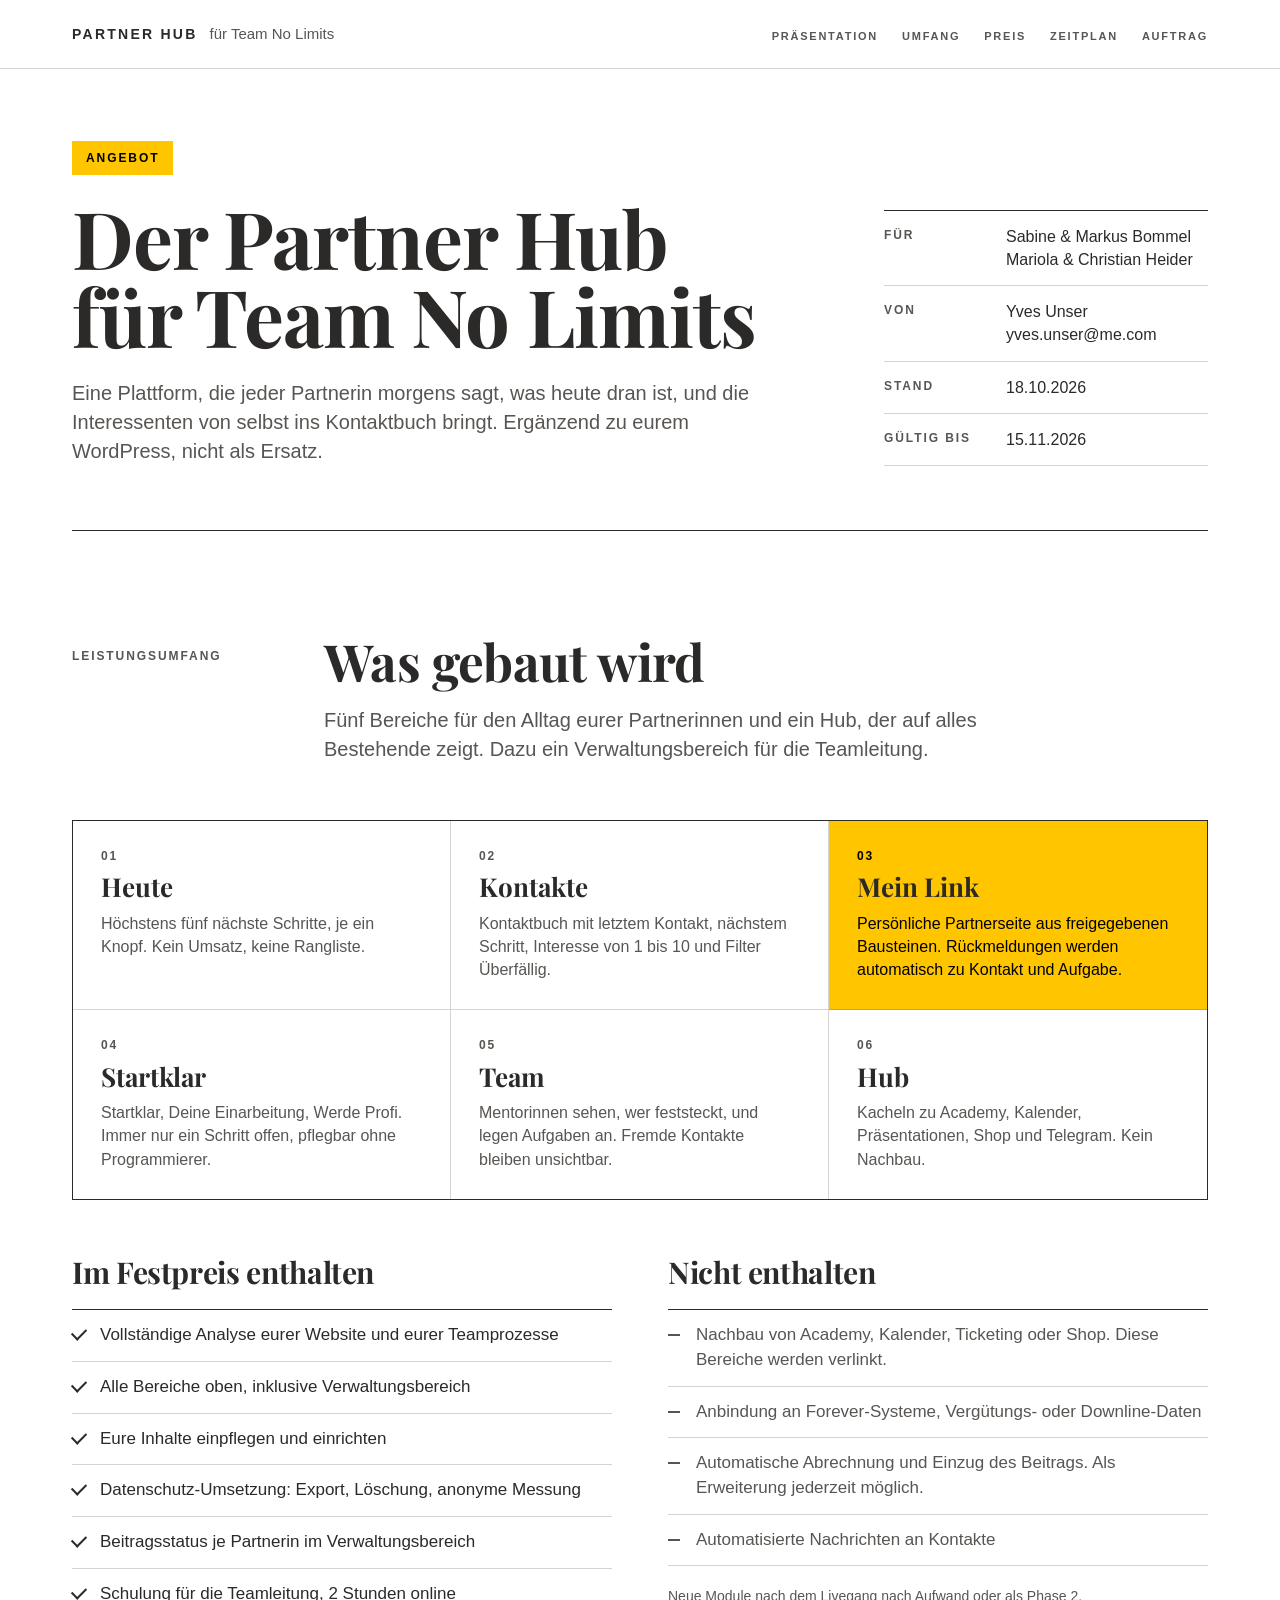
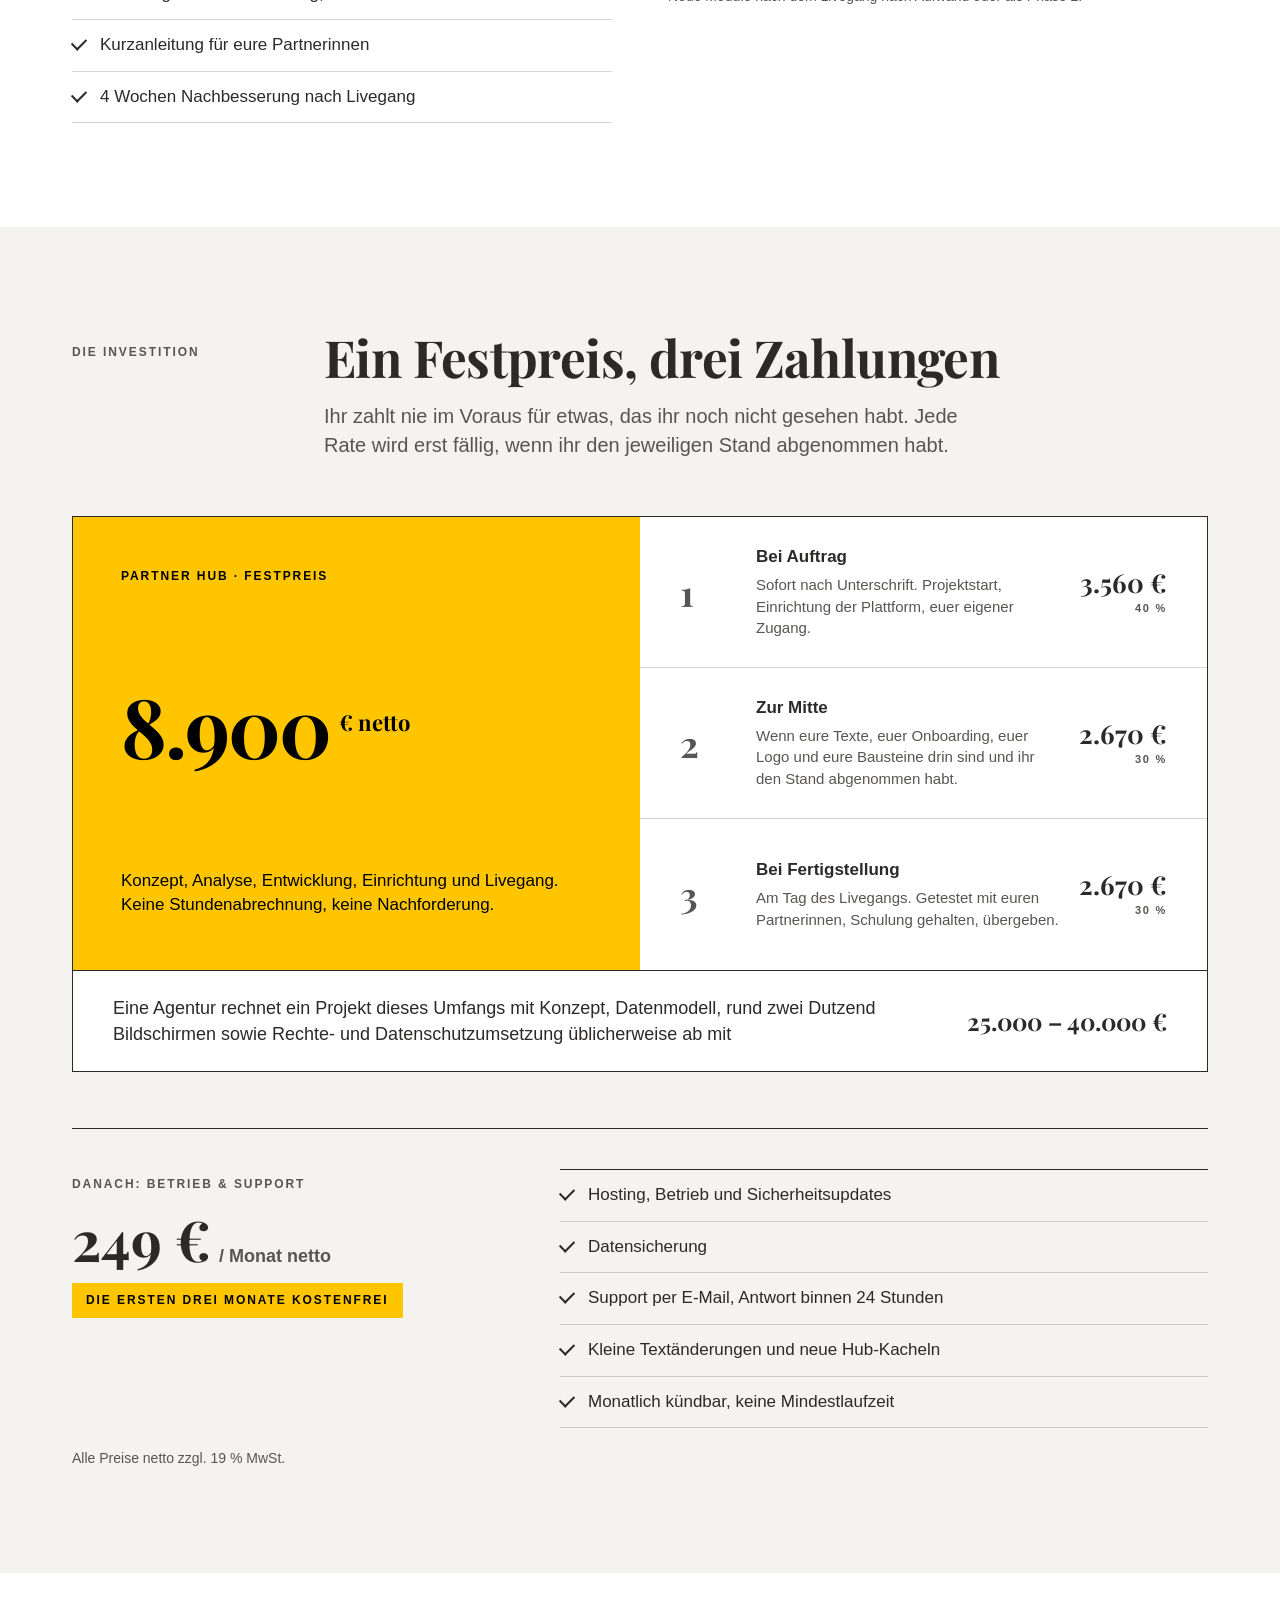
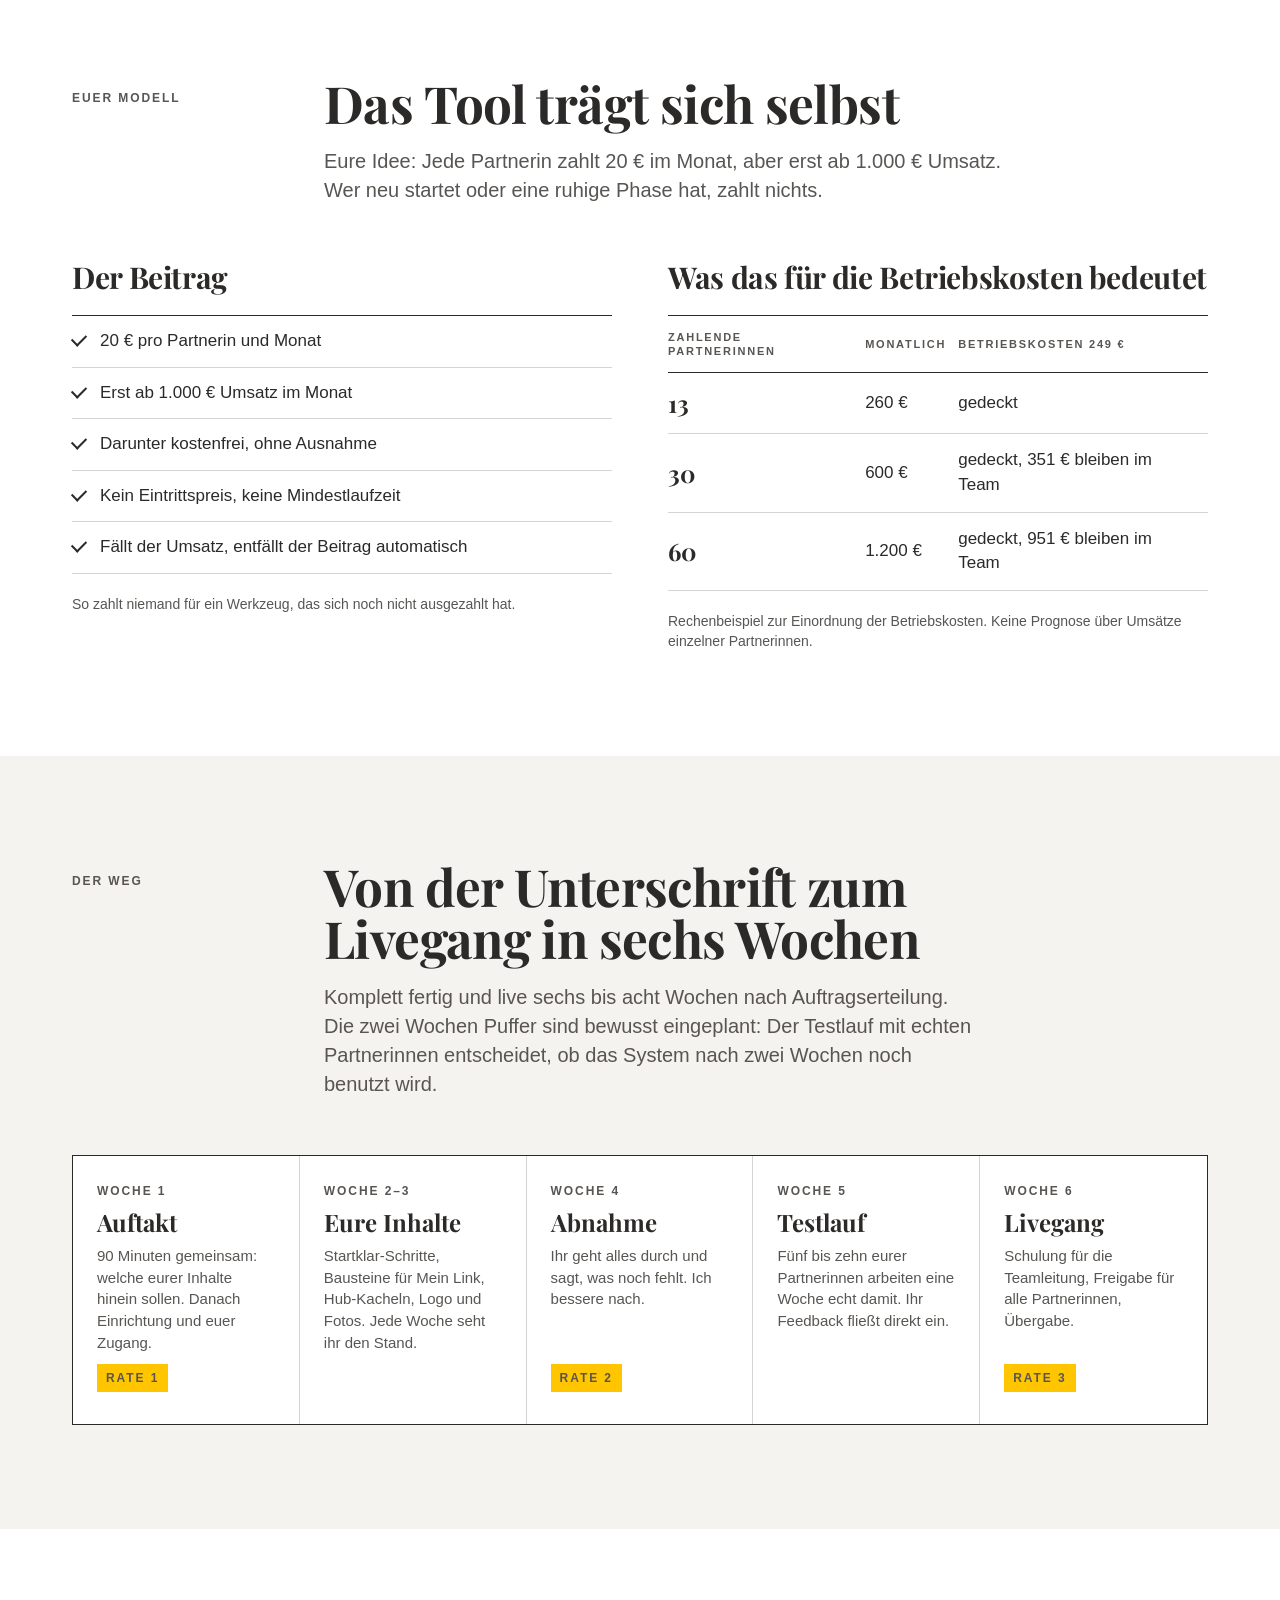
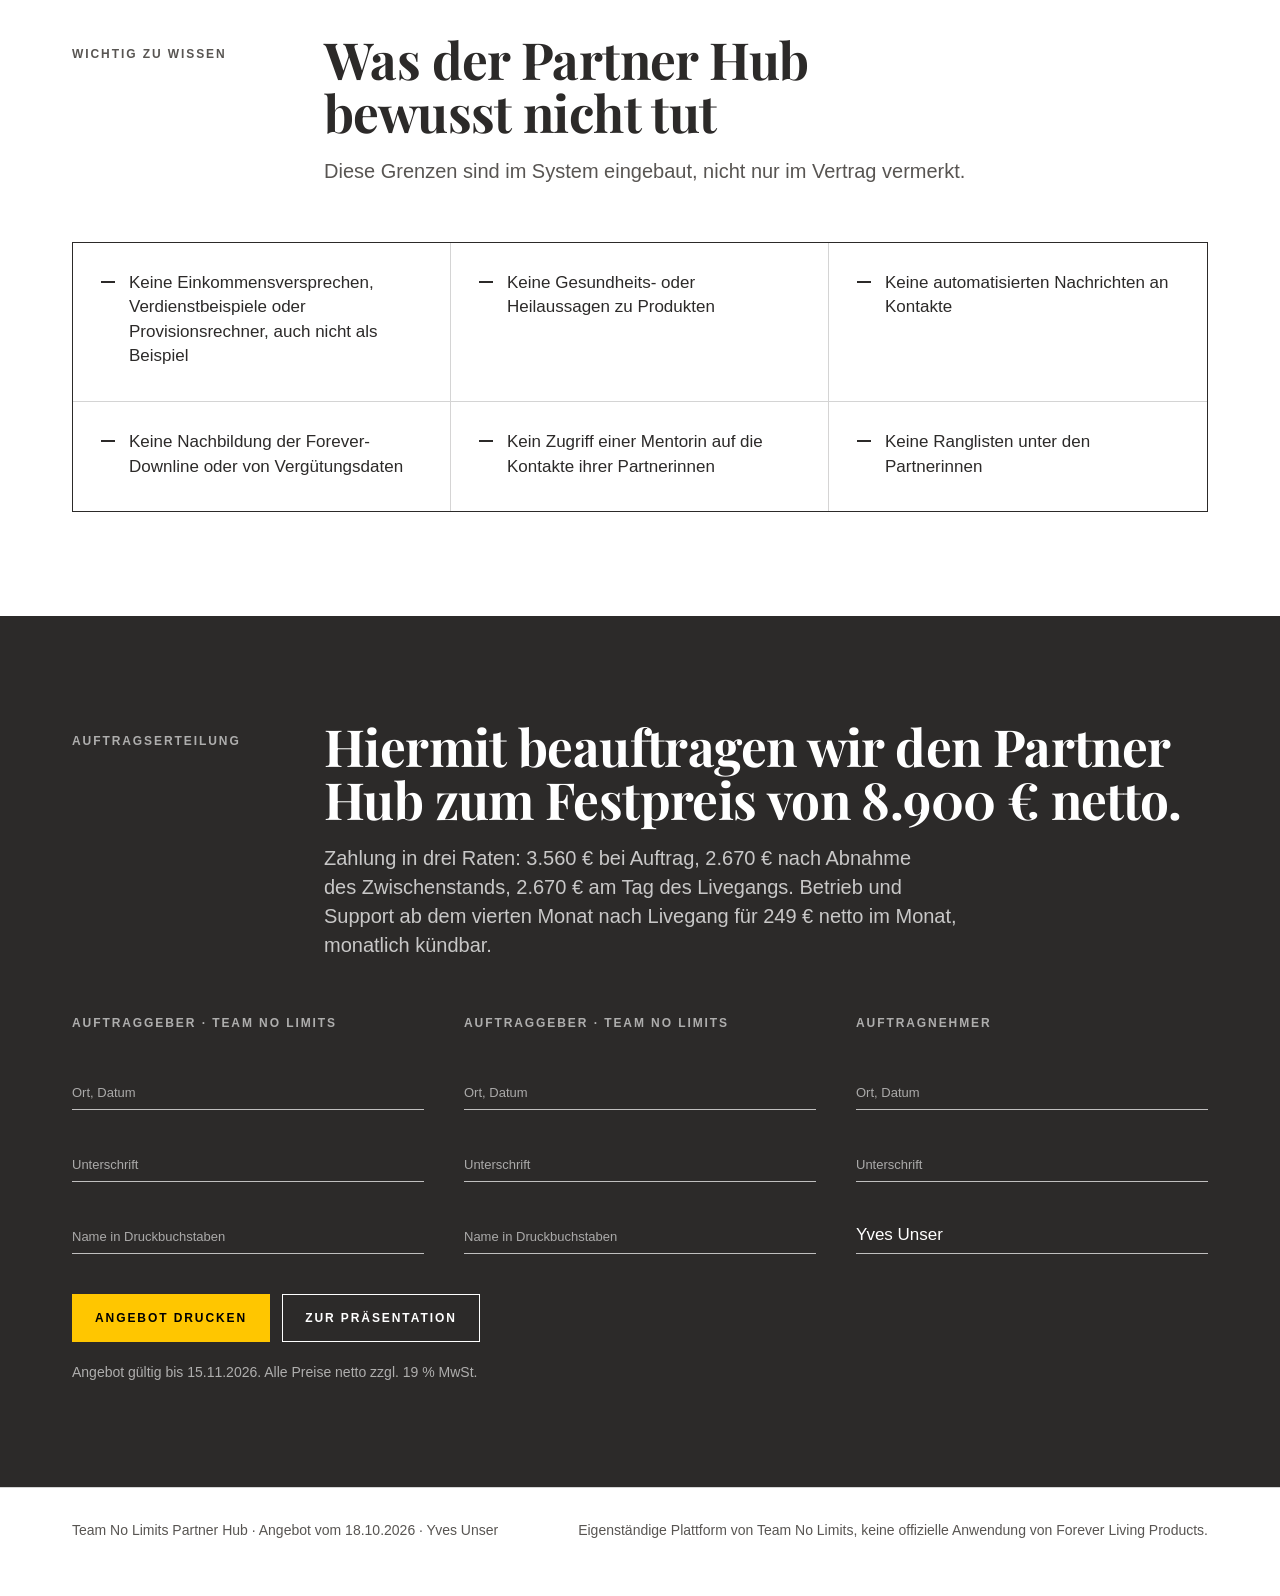
==== pitch/angebot.html @ dfa945b5 "Pitch-Seite und Angebot fuer den Termin mit Team No Limits Neue Praesentation unter /pitch/ mit Slid" ====
<!doctype html>
<html lang="de">
<head>
<meta charset="utf-8">
<meta name="viewport" content="width=device-width, initial-scale=1">
<meta name="robots" content="noindex, nofollow, noarchive, nosnippet">
<title>Angebot Partner Hub</title>
<meta name="description" content="Angebot Partner Hub für Team No Limits: Festpreis, Leistungsumfang, Betrieb, Zeitplan und Auftragserteilung.">
<link rel="preconnect" href="https://fonts.googleapis.com">
<link rel="preconnect" href="https://fonts.gstatic.com" crossorigin>
<link href="https://fonts.googleapis.com/css2?family=Playfair+Display:wght@700&family=Roboto:wght@400;500&display=swap" rel="stylesheet">
<link rel="stylesheet" href="assets/pitch.css">
</head>
<body class="offer">

<header class="nav">
  <div class="wrap">
    <a class="brand" href="index.html"><b>PARTNER HUB</b><span>für Team No Limits</span></a>
    <ul>
      <li><a href="index.html">Präsentation</a></li>
      <li><a href="#umfang">Umfang</a></li>
      <li><a href="#preis">Preis</a></li>
      <li><a href="#zeitplan">Zeitplan</a></li>
      <li><a href="#auftrag">Auftrag</a></li>
    </ul>
  </div>
</header>

<main>

<div class="wrap" id="start">
  <div class="offerhead">
    <div>
      <span class="plate label">Angebot</span>
      <h1>Der Partner Hub für Team No Limits</h1>
      <p class="lede">Eine Plattform, die jeder Partnerin morgens sagt, was heute dran ist, und die Interessenten von selbst ins Kontaktbuch bringt. Ergänzend zu eurem WordPress, nicht als Ersatz.</p>
    </div>
    <dl class="meta">
      <div><dt class="label">Für</dt><dd>Sabine &amp; Markus Bommel<br>Mariola &amp; Christian Heider</dd></div>
      <div><dt class="label">Von</dt><dd>Yves Unser<br>yves.unser@me.com</dd></div>
      <div><dt class="label">Stand</dt><dd>18.10.2026</dd></div>
      <div><dt class="label">Gültig bis</dt><dd>15.11.2026</dd></div>
    </dl>
  </div>
</div>

<!-- Umfang -->
<section id="umfang">
  <div class="wrap">
    <div class="sechead">
      <span class="label">Leistungsumfang</span>
      <div>
        <h2>Was gebaut wird</h2>
        <p class="lede">Fünf Bereiche für den Alltag eurer Partnerinnen und ein Hub, der auf alles Bestehende zeigt. Dazu ein Verwaltungsbereich für die Teamleitung.</p>
      </div>
    </div>
    <div class="modules">
      <div><span class="k label">01</span><b>Heute</b><p>Höchstens fünf nächste Schritte, je ein Knopf. Kein Umsatz, keine Rangliste.</p></div>
      <div><span class="k label">02</span><b>Kontakte</b><p>Kontaktbuch mit letztem Kontakt, nächstem Schritt, Interesse von 1 bis 10 und Filter Überfällig.</p></div>
      <div class="core"><span class="k label">03</span><b>Mein Link</b><p>Persönliche Partnerseite aus freigegebenen Bausteinen. Rückmeldungen werden automatisch zu Kontakt und Aufgabe.</p></div>
      <div><span class="k label">04</span><b>Startklar</b><p>Startklar, Deine Einarbeitung, Werde Profi. Immer nur ein Schritt offen, pflegbar ohne Programmierer.</p></div>
      <div><span class="k label">05</span><b>Team</b><p>Mentorinnen sehen, wer feststeckt, und legen Aufgaben an. Fremde Kontakte bleiben unsichtbar.</p></div>
      <div><span class="k label">06</span><b>Hub</b><p>Kacheln zu Academy, Kalender, Präsentationen, Shop und Telegram. Kein Nachbau.</p></div>
    </div>

    <div class="twocol">
      <div>
        <h3>Im Festpreis enthalten</h3>
        <ul class="checks">
          <li>Vollständige Analyse eurer Website und eurer Teamprozesse</li>
          <li>Alle Bereiche oben, inklusive Verwaltungsbereich</li>
          <li>Eure Inhalte einpflegen und einrichten</li>
          <li>Datenschutz-Umsetzung: Export, Löschung, anonyme Messung</li>
          <li>Beitragsstatus je Partnerin im Verwaltungsbereich</li>
          <li>Schulung für die Teamleitung, 2 Stunden online</li>
          <li>Kurzanleitung für eure Partnerinnen</li>
          <li>4 Wochen Nachbesserung nach Livegang</li>
        </ul>
      </div>
      <div>
        <h3>Nicht enthalten</h3>
        <ul class="checks no">
          <li>Nachbau von Academy, Kalender, Ticketing oder Shop. Diese Bereiche werden verlinkt.</li>
          <li>Anbindung an Forever-Systeme, Vergütungs- oder Downline-Daten</li>
          <li>Automatische Abrechnung und Einzug des Beitrags. Als Erweiterung jederzeit möglich.</li>
          <li>Automatisierte Nachrichten an Kontakte</li>
        </ul>
        <p class="fine">Neue Module nach dem Livegang nach Aufwand oder als Phase 2.</p>
      </div>
    </div>
  </div>
</section>

<!-- Preis -->
<section class="soft" id="preis">
  <div class="wrap">
    <div class="sechead">
      <span class="label">Die Investition</span>
      <div>
        <h2>Ein Festpreis, drei Zahlungen</h2>
        <p class="lede">Ihr zahlt nie im Voraus für etwas, das ihr noch nicht gesehen habt. Jede Rate wird erst fällig, wenn ihr den jeweiligen Stand abgenommen habt.</p>
      </div>
    </div>
    <div class="price" style="background:var(--paper)">
      <div class="big">
        <span class="label">Partner Hub · Festpreis</span>
        <div class="amount">8.900<small>€ netto</small></div>
        <p>Konzept, Analyse, Entwicklung, Einrichtung und Livegang. Keine Stundenabrechnung, keine Nachforderung.</p>
      </div>
      <div class="rates">
        <div class="rate"><span class="k">1</span><div class="w">Bei Auftrag<span>Sofort nach Unterschrift. Projektstart, Einrichtung der Plattform, euer eigener Zugang.</span></div><div class="v">3.560 €<small>40 %</small></div></div>
        <div class="rate"><span class="k">2</span><div class="w">Zur Mitte<span>Wenn eure Texte, euer Onboarding, euer Logo und eure Bausteine drin sind und ihr den Stand abgenommen habt.</span></div><div class="v">2.670 €<small>30 %</small></div></div>
        <div class="rate"><span class="k">3</span><div class="w">Bei Fertigstellung<span>Am Tag des Livegangs. Getestet mit euren Partnerinnen, Schulung gehalten, übergeben.</span></div><div class="v">2.670 €<small>30 %</small></div></div>
      </div>
    </div>
    <div class="compare" style="background:var(--paper)"><span>Eine Agentur rechnet ein Projekt dieses Umfangs mit Konzept, Datenmodell, rund zwei Dutzend Bildschirmen sowie Rechte- und Datenschutzumsetzung üblicherweise ab mit</span><b>25.000 – 40.000 €</b></div>

    <div class="run">
      <div>
        <span class="label muted">Danach: Betrieb &amp; Support</span>
        <div class="runprice">249 €<small>/ Monat netto</small></div>
        <p class="plate label" style="margin-top:16px">Die ersten drei Monate kostenfrei</p>
      </div>
      <ul class="checks">
        <li>Hosting, Betrieb und Sicherheitsupdates</li>
        <li>Datensicherung</li>
        <li>Support per E-Mail, Antwort binnen 24 Stunden</li>
        <li>Kleine Textänderungen und neue Hub-Kacheln</li>
        <li>Monatlich kündbar, keine Mindestlaufzeit</li>
      </ul>
    </div>
    <p class="fine">Alle Preise netto zzgl. 19 % MwSt.</p>
  </div>
</section>

<!-- Beitragsmodell -->
<section id="modell">
  <div class="wrap">
    <div class="sechead">
      <span class="label">Euer Modell</span>
      <div>
        <h2>Das Tool trägt sich selbst</h2>
        <p class="lede">Eure Idee: Jede Partnerin zahlt 20 € im Monat, aber erst ab 1.000 € Umsatz. Wer neu startet oder eine ruhige Phase hat, zahlt nichts.</p>
      </div>
    </div>
    <div class="twocol">
      <div>
        <h3>Der Beitrag</h3>
        <ul class="checks">
          <li>20 € pro Partnerin und Monat</li>
          <li>Erst ab 1.000 € Umsatz im Monat</li>
          <li>Darunter kostenfrei, ohne Ausnahme</li>
          <li>Kein Eintrittspreis, keine Mindestlaufzeit</li>
          <li>Fällt der Umsatz, entfällt der Beitrag automatisch</li>
        </ul>
        <p class="fine">So zahlt niemand für ein Werkzeug, das sich noch nicht ausgezahlt hat.</p>
      </div>
      <div>
        <h3>Was das für die Betriebskosten bedeutet</h3>
        <table class="tbl">
          <thead><tr><th>Zahlende Partnerinnen</th><th>Monatlich</th><th>Betriebskosten 249 €</th></tr></thead>
          <tbody>
            <tr><td>13</td><td>260 €</td><td>gedeckt</td></tr>
            <tr><td>30</td><td>600 €</td><td>gedeckt, 351 € bleiben im Team</td></tr>
            <tr><td>60</td><td>1.200 €</td><td>gedeckt, 951 € bleiben im Team</td></tr>
          </tbody>
        </table>
        <p class="fine">Rechenbeispiel zur Einordnung der Betriebskosten. Keine Prognose über Umsätze einzelner Partnerinnen.</p>
      </div>
    </div>
  </div>
</section>

<!-- Zeitplan -->
<section class="soft" id="zeitplan">
  <div class="wrap">
    <div class="sechead">
      <span class="label">Der Weg</span>
      <div>
        <h2>Von der Unterschrift zum Livegang in sechs Wochen</h2>
        <p class="lede">Komplett fertig und live sechs bis acht Wochen nach Auftragserteilung. Die zwei Wochen Puffer sind bewusst eingeplant: Der Testlauf mit echten Partnerinnen entscheidet, ob das System nach zwei Wochen noch benutzt wird.</p>
      </div>
    </div>
    <ol class="timeline" style="background:var(--paper)">
      <li><span class="label">Woche 1</span><b>Auftakt</b><p>90 Minuten gemeinsam: welche eurer Inhalte hinein sollen. Danach Einrichtung und euer Zugang.</p><em class="label">Rate 1</em></li>
      <li><span class="label">Woche 2–3</span><b>Eure Inhalte</b><p>Startklar-Schritte, Bausteine für Mein Link, Hub-Kacheln, Logo und Fotos. Jede Woche seht ihr den Stand.</p></li>
      <li><span class="label">Woche 4</span><b>Abnahme</b><p>Ihr geht alles durch und sagt, was noch fehlt. Ich bessere nach.</p><em class="label">Rate 2</em></li>
      <li><span class="label">Woche 5</span><b>Testlauf</b><p>Fünf bis zehn eurer Partnerinnen arbeiten eine Woche echt damit. Ihr Feedback fließt direkt ein.</p></li>
      <li><span class="label">Woche 6</span><b>Livegang</b><p>Schulung für die Teamleitung, Freigabe für alle Partnerinnen, Übergabe.</p><em class="label">Rate 3</em></li>
    </ol>
  </div>
</section>

<!-- Grenzen -->
<section id="grenzen">
  <div class="wrap">
    <div class="sechead">
      <span class="label">Wichtig zu wissen</span>
      <div>
        <h2>Was der Partner Hub bewusst nicht tut</h2>
        <p class="lede">Diese Grenzen sind im System eingebaut, nicht nur im Vertrag vermerkt.</p>
      </div>
    </div>
    <div class="limits">
      <div>Keine Einkommensversprechen, Verdienstbeispiele oder Provisionsrechner, auch nicht als Beispiel</div>
      <div>Keine Gesundheits- oder Heilaussagen zu Produkten</div>
      <div>Keine automatisierten Nachrichten an Kontakte</div>
      <div>Keine Nachbildung der Forever-Downline oder von Vergütungsdaten</div>
      <div>Kein Zugriff einer Mentorin auf die Kontakte ihrer Partnerinnen</div>
      <div>Keine Ranglisten unter den Partnerinnen</div>
    </div>
  </div>
</section>

<!-- Auftrag -->
<section class="dark" id="auftrag">
  <div class="wrap">
    <div class="sechead">
      <span class="label">Auftragserteilung</span>
      <div>
        <h2>Hiermit beauftragen wir den Partner Hub zum Festpreis von 8.900 € netto.</h2>
        <p class="lede">Zahlung in drei Raten: 3.560 € bei Auftrag, 2.670 € nach Abnahme des Zwischenstands, 2.670 € am Tag des Livegangs. Betrieb und Support ab dem vierten Monat nach Livegang für 249 € netto im Monat, monatlich kündbar.</p>
      </div>
    </div>
    <div class="sign">
      <div>
        <span class="label">Auftraggeber · Team No Limits</span>
        <div class="field"><span>Ort, Datum</span></div>
        <div class="field"><span>Unterschrift</span></div>
        <div class="field"><span>Name in Druckbuchstaben</span></div>
      </div>
      <div>
        <span class="label">Auftraggeber · Team No Limits</span>
        <div class="field"><span>Ort, Datum</span></div>
        <div class="field"><span>Unterschrift</span></div>
        <div class="field"><span>Name in Druckbuchstaben</span></div>
      </div>
      <div>
        <span class="label">Auftragnehmer</span>
        <div class="field"><span>Ort, Datum</span></div>
        <div class="field"><span>Unterschrift</span></div>
        <div class="field filled"><span>Yves Unser</span></div>
      </div>
    </div>
    <div class="btnrow noprint" style="margin-top:40px">
      <button class="btn yellow" type="button" onclick="window.print()">Angebot drucken</button>
      <a class="btn ghost" href="index.html">Zur Präsentation</a>
    </div>
    <p class="fine" style="color:rgba(255,255,255,.62)">Angebot gültig bis 15.11.2026. Alle Preise netto zzgl. 19 % MwSt.</p>
  </div>
</section>

</main>

<footer class="site">
  <div class="wrap">
    <span>Team No Limits Partner Hub · Angebot vom 18.10.2026 · Yves Unser</span>
    <span>Eigenständige Plattform von Team No Limits, keine offizielle Anwendung von Forever Living Products.</span>
  </div>
</footer>

<script src="assets/pitch.js" defer></script>
</body>
</html>
---- pitch/assets/pitch.css ----
/* Partner Hub Pitch — Forever-CD als Rahmen, Team-No-Limits-CD im Produkt.
   Gelb nur als Fläche, nie als Textfarbe. Radius 0 ausserhalb der Telefone. */
:root{
  --paper:#FFFFFF; --ink:#2C2A29; --grey:#585552; --yellow:#FFC600; --black:#000000;
  --soft:#F4F3F0; --line:rgba(44,42,41,.2); --line-strong:#2C2A29;
  --sans:"Helvetica Neue",Helvetica,Arial,sans-serif;
  --serif:"Playfair Display",Georgia,serif;
  /* Produkt: Team No Limits, aus dem Lovable-Prototyp */
  --p-gold:#F2BA00; --p-gold-deep:#8A7300; --p-ink:#212327; --p-soft:#5C6066;
  --p-sand:#F7F2EC; --p-border:#E3E5EB; --p-warn:#D98324; --p-ok:#74AA50; --p-slate:#44596B;
}
*{box-sizing:border-box}
html{scroll-behavior:smooth;-webkit-text-size-adjust:100%}
html,body{margin:0;background:var(--paper);color:var(--ink);font-family:var(--sans);font-size:18px;line-height:1.45;-webkit-font-smoothing:antialiased}
img{max-width:100%;display:block}
a{color:inherit}
p{margin:0}
.wrap{max-width:1200px;margin:0 auto;padding:0 32px}
.label{font:700 12px/1.2 var(--sans);letter-spacing:.16em;text-transform:uppercase}
.muted{color:var(--grey)}
.plate{display:inline-block;background:var(--yellow);color:var(--black);padding:10px 14px}
h1,h2,h3{font-family:var(--serif);font-weight:700;margin:0;letter-spacing:-.012em;text-wrap:balance}
h1{font-size:clamp(44px,6.2vw,86px);line-height:.98}
h2{font-size:clamp(34px,4vw,56px);line-height:1.03}
h3{font-size:clamp(24px,2.4vw,30px);line-height:1.12}
.lede{font-size:20px;color:var(--grey);max-width:34em;text-wrap:pretty}
.dark .lede{color:rgba(255,255,255,.74)}

/* Navigation */
.nav{position:sticky;top:0;z-index:20;background:rgba(255,255,255,.94);backdrop-filter:blur(8px);border-bottom:1px solid var(--line)}
.nav .wrap{display:flex;justify-content:space-between;align-items:center;height:68px;gap:16px}
.brand{display:flex;align-items:baseline;gap:12px;text-decoration:none}
.brand b{font:700 14px var(--sans);letter-spacing:.16em}
.brand span{color:var(--grey);font-size:15px}
.nav ul{display:flex;gap:24px;list-style:none;margin:0;padding:0}
.nav ul a{font:700 11px var(--sans);letter-spacing:.16em;text-transform:uppercase;text-decoration:none;color:var(--grey);padding:8px 0;border-bottom:2px solid transparent}
.nav ul a:hover,.nav ul a[aria-current="page"]{color:var(--ink);border-bottom-color:var(--yellow)}

/* Buttons */
.btnrow{display:flex;gap:12px;flex-wrap:wrap}
.btn{display:inline-flex;align-items:center;gap:10px;min-height:48px;padding:16px 22px;font:700 12px/1 var(--sans);letter-spacing:.16em;text-transform:uppercase;text-decoration:none;color:var(--paper);background:var(--ink);border:1px solid var(--ink);transition:background .15s,color .15s}
.btn:hover{background:var(--black)}
.btn.ghost{background:transparent;color:var(--ink)}
.btn.ghost:hover{background:var(--ink);color:var(--paper)}
.btn.yellow{background:var(--yellow);border-color:var(--yellow);color:var(--black)}
.dark .btn.ghost{color:var(--paper);border-color:var(--paper)}
:focus-visible{outline:3px solid var(--ink);outline-offset:3px}
.dark :focus-visible{outline-color:var(--yellow)}

/* Sektionen */
section{padding:104px 0;scroll-margin-top:68px}
.dark{background:var(--ink);color:var(--paper)}
.dark .label{color:rgba(255,255,255,.62)}
.soft{background:var(--soft)}
.sechead{display:grid;grid-template-columns:220px 1fr;gap:32px;align-items:start;margin-bottom:56px}
.sechead>.label{padding-top:14px;color:var(--grey)}
.dark .sechead>.label{color:rgba(255,255,255,.62)}
.sechead .lede{margin-top:18px}

/* Hero */
.hero{display:grid;grid-template-columns:1.1fr .9fr;gap:48px;padding-top:64px}
.hero .copy{padding:32px 0 80px;display:flex;flex-direction:column;gap:28px;justify-content:center}
.hero .to{font-size:15px;color:var(--grey);border-top:1px solid var(--line);padding-top:20px;display:grid;gap:4px}
.hero .to b{color:var(--ink);font-weight:700}
.stage3d{position:relative;background:var(--yellow);min-height:660px;overflow:hidden;perspective:1400px;display:flex;align-items:flex-end;justify-content:center}
.stage3d .corner{position:absolute;left:24px;top:24px;color:var(--black)}
.stage3d .pair{position:relative;width:520px;height:600px;transform-style:preserve-3d}
.stage3d .phone{position:absolute;bottom:-40px;transition:transform .2s linear}
.stage3d .phone.back{left:0;transform:translate3d(0,-20px,-160px) rotateY(24deg) rotateZ(-3deg)}
.stage3d .phone.front{right:10px;transform:translate3d(0,0,0) rotateY(-14deg) rotateZ(1.5deg);box-shadow:-40px 40px 80px rgba(0,0,0,.25)}

/* Kennzahlen */
.facts{display:grid;grid-template-columns:repeat(4,1fr);border-top:1px solid var(--line-strong);border-bottom:1px solid var(--line-strong)}
.facts div{padding:28px 24px;border-right:1px solid var(--line)}
.facts div:first-child{padding-left:0}
.facts div:last-child{border-right:0}
.facts .n{font:700 48px/1 var(--serif);display:block;margin-bottom:12px}
.facts .t{font-size:15px;color:var(--grey);display:block}

/* Fund */
.finding{display:grid;grid-template-columns:1fr 1fr;border:1px solid var(--line-strong)}
.finding>div{padding:48px}
.finding .q{background:var(--yellow);color:var(--black);display:flex;flex-direction:column;justify-content:space-between;gap:32px}
.finding .q blockquote{margin:0;font:700 clamp(28px,3vw,40px)/1.12 var(--serif)}
.finding ol{margin:24px 0 0;padding:0;list-style:none;counter-reset:f;display:grid;gap:14px}
.finding ol li{counter-increment:f;display:grid;grid-template-columns:36px 1fr;font-size:17px}
.finding ol li::before{content:counter(f,decimal-leading-zero);font:700 12px/1.9 var(--sans);letter-spacing:.12em;color:var(--grey)}
.finding ol li.gap{font-weight:700}

/* Ergänzen statt ersetzen */
.split{display:grid;grid-template-columns:1fr 1fr;border:1px solid var(--line-strong)}
.split>div{padding:40px 48px}
.split>div+div{border-left:1px solid var(--line-strong)}
.split .new{background:var(--soft)}
.split h3{margin:14px 0 24px}
.split ul{margin:0;padding:0;list-style:none}
.split li{padding:14px 0;border-top:1px solid var(--line);display:flex;gap:14px;align-items:baseline;font-size:17px}
.split li::before{content:"";flex:none;width:8px;height:8px;background:var(--grey);transform:translateY(-2px)}
.split .new li::before{background:var(--yellow);outline:1px solid var(--ink)}
.split .foot{margin-top:20px;font-size:15px;color:var(--grey)}

/* Übersicht der Bereiche */
.areas{display:grid;grid-template-columns:repeat(5,1fr);border:1px solid var(--line-strong)}
.areas a{display:flex;flex-direction:column;gap:14px;padding:28px 24px 32px;text-decoration:none;border-right:1px solid var(--line);transition:background .15s}
.areas a:last-child{border-right:0}
.areas a:hover{background:var(--soft)}
.areas .k{font:700 12px var(--sans);letter-spacing:.16em;color:var(--grey)}
.areas b{font:700 26px/1.1 var(--serif)}
.areas span:last-child{font-size:15px;color:var(--grey)}
.areas a.core{background:var(--yellow)}
.areas a.core .k,.areas a.core span:last-child{color:var(--black)}
.hubline{display:grid;grid-template-columns:auto 1fr auto;gap:24px;align-items:center;border:1px solid var(--line-strong);border-top:0;padding:22px 24px;text-decoration:none;transition:background .15s}
.hubline:hover{background:var(--soft)}
.hubline b{font:700 22px var(--serif)}
.hubline span{color:var(--grey);font-size:15px}

/* Screen-Karten */
.scard{display:grid;grid-template-columns:1fr 440px;border:1px solid var(--line-strong);background:var(--paper);break-inside:avoid;scroll-margin-top:96px}
.scard + .scard{margin-top:48px}
.scard .body{padding:48px;display:flex;flex-direction:column;gap:24px;border-right:1px solid var(--line-strong)}
.scard .num{display:flex;gap:16px;align-items:center}
.scard .num b{font:700 12px var(--sans);letter-spacing:.16em;background:var(--ink);color:var(--paper);padding:7px 9px}
.scard .num em{font-style:normal;font:700 12px var(--sans);letter-spacing:.16em;text-transform:uppercase;color:var(--grey)}
.scard .body>p{font-size:18px;max-width:36em}
.scard .say{border-top:1px solid var(--line);padding-top:22px;margin-top:auto}
.scard .say .label{color:var(--grey);margin-bottom:14px;display:block}
.scard .say ul{margin:0;padding:0;list-style:none;display:grid;gap:10px;font-size:17px}
.scard .say li{display:grid;grid-template-columns:28px 1fr}
.scard .say li::before{content:"—";color:var(--grey)}
.scard .stage{background:var(--soft);display:flex;align-items:center;justify-content:center;padding:48px 24px;perspective:1200px;overflow:hidden}
.scard .stage .phone{transform:rotateY(-7deg) rotateX(2deg);transition:transform .6s cubic-bezier(.2,.7,.2,1)}
.scard:hover .stage .phone{transform:rotateY(0) rotateX(0)}
.scard.core{outline:1px solid var(--line-strong)}
.scard.core .stage{background:var(--yellow)}
.scard.wide{grid-template-columns:1fr}
.scard.wide .body{border-right:0;border-bottom:1px solid var(--line-strong);display:grid;grid-template-columns:1fr 1fr;gap:20px 56px;align-items:start}
.scard.wide .body .say{margin-top:0;grid-column:2;grid-row:1 / span 3;border-top:0;border-left:1px solid var(--line);padding:0 0 0 32px}
.scard.wide .stage{gap:72px;padding:56px 24px 48px;flex-wrap:wrap;align-items:flex-start}
.scard.wide .stage figure{margin:0;display:flex;flex-direction:column;align-items:center;gap:18px}
.scard.wide .stage figcaption{color:var(--black)}
.scard.wide .stage .phone.l{transform:rotateY(12deg)}
.scard.wide .stage .phone.r{transform:rotateY(-12deg)}
.scard.wide:hover .stage .phone{transform:none}
.notes{display:grid;grid-template-columns:repeat(3,1fr);border:1px solid var(--line-strong);border-top:0}
.notes div{padding:22px 24px;border-right:1px solid var(--line);font-size:15px}
.notes div:last-child{border-right:0}
.notes b{display:block;font:700 11px var(--sans);letter-spacing:.16em;text-transform:uppercase;margin-bottom:8px}

/* Kreislauf */
.loop{display:grid;grid-template-columns:repeat(5,1fr);border-top:1px solid rgba(255,255,255,.3);counter-reset:l;margin:0;padding:0}
.loop li{list-style:none;padding:28px 24px 0 0;position:relative;counter-increment:l}
.loop li+li{padding-left:24px;border-left:1px solid rgba(255,255,255,.18)}
.loop li::before{content:counter(l);display:flex;align-items:center;justify-content:center;width:44px;height:44px;background:var(--yellow);color:var(--black);font:700 20px var(--serif);margin-bottom:24px}
.loop b{display:block;font:700 22px/1.15 var(--serif);margin-bottom:10px}
.loop span{font-size:15px;color:rgba(255,255,255,.74)}
.loop li:nth-child(4)::before,.loop li:nth-child(5)::before{outline:2px solid var(--paper);outline-offset:3px}
.loopnote{margin-top:48px;padding-top:24px;border-top:1px solid rgba(255,255,255,.3);display:flex;justify-content:space-between;align-items:flex-end;gap:24px;flex-wrap:wrap}
.loopnote p{font:700 clamp(22px,2.2vw,30px)/1.2 var(--serif);max-width:28em}

/* Reels */
.proof{display:grid;grid-template-columns:1.05fr .95fr;gap:64px;align-items:center}
.tiles{position:relative;aspect-ratio:1.15}
.tiles img{position:absolute;width:34%;aspect-ratio:9/16;object-fit:cover;border:1px solid rgba(0,0,0,.12);background:#eee;box-shadow:0 24px 48px rgba(0,0,0,.18);transition:transform .4s cubic-bezier(.2,.7,.2,1)}
.tiles img:nth-child(1){left:0;top:10%;transform:rotate(-4deg)}
.tiles img:nth-child(2){left:16.5%;top:2%;transform:rotate(2deg)}
.tiles img:nth-child(3){left:33%;top:13%;transform:rotate(-1.5deg)}
.tiles img:nth-child(4){left:49.5%;top:4%;transform:rotate(3deg)}
.tiles img:nth-child(5){left:66%;top:12%;transform:rotate(-2deg)}
.tiles img:hover{transform:translateY(-12px) rotate(0) scale(1.04);z-index:5}
.tiles .cap{position:absolute;left:0;bottom:0;z-index:6}
.proof ul{margin:28px 0 0;padding:0;list-style:none;border-top:1px solid var(--line-strong)}
.proof li{display:grid;grid-template-columns:64px 1fr;gap:16px;align-items:baseline;padding:16px 0;border-bottom:1px solid var(--line);font-size:17px}
.proof li b{font:700 30px/1 var(--serif)}

/* Grenzen */
.limits{display:grid;grid-template-columns:repeat(3,1fr);border:1px solid var(--line-strong)}
.limits div{padding:28px 28px 32px;border-right:1px solid var(--line);border-bottom:1px solid var(--line);font-size:17px;display:flex;gap:14px;align-items:baseline}
.limits div:nth-child(3n){border-right:0}
.limits div:nth-last-child(-n+3){border-bottom:0}
.limits div::before{content:"";flex:none;width:14px;height:2px;background:var(--ink);transform:translateY(-5px)}

/* Preis */
.price{display:grid;grid-template-columns:1fr 1fr;border:1px solid var(--line-strong)}
.price .big{background:var(--yellow);color:var(--black);padding:52px 48px;display:flex;flex-direction:column;gap:20px;justify-content:space-between}
.price .amount{font:700 clamp(60px,6.4vw,96px)/1 var(--serif);letter-spacing:-.02em}
.price .amount small{font:700 22px var(--serif);vertical-align:super;margin-left:8px;letter-spacing:0}
.price .big p{max-width:26em;font-size:17px}
.rates{display:grid;grid-template-rows:repeat(3,1fr)}
.rate{display:grid;grid-template-columns:56px 1fr auto;gap:20px;padding:28px 40px;border-bottom:1px solid var(--line);align-items:center}
.rate:last-child{border-bottom:0}
.rate .k{font:700 36px/1 var(--serif);color:var(--grey)}
.rate .w{font-size:17px;font-weight:700}
.rate .w span{display:block;color:var(--grey);font-size:15px;margin-top:4px;font-weight:400}
.rate .v{font:700 26px/1 var(--serif);text-align:right;white-space:nowrap}
.rate .v small{display:block;font:700 11px var(--sans);letter-spacing:.16em;color:var(--grey);margin-top:6px}
.fine{font-size:14px;color:var(--grey);margin-top:20px}
.compare{display:grid;grid-template-columns:1fr auto;gap:24px;align-items:center;border:1px solid var(--line-strong);border-top:0;padding:24px 40px}
.compare b{font:700 24px var(--serif);white-space:nowrap}

/* Abschluss */
.close{display:grid;grid-template-columns:1.2fr .8fr;gap:64px;align-items:end}
.steps3{margin:0;padding:0;list-style:none;border-top:1px solid rgba(255,255,255,.3)}
.steps3 li{display:grid;grid-template-columns:120px 1fr;gap:16px;padding:18px 0;border-bottom:1px solid rgba(255,255,255,.18);font-size:17px}
.steps3 li b{font:700 11px/1.9 var(--sans);letter-spacing:.16em;text-transform:uppercase;color:var(--yellow)}

footer.site{border-top:1px solid var(--line);padding:32px 0 56px;color:var(--grey);font-size:14px}
footer.site .wrap{display:flex;justify-content:space-between;gap:24px;flex-wrap:wrap}

/* ===== Telefon: Produkt im Team-No-Limits-Design ===== */
.phone{width:300px;height:620px;background:#141414;border-radius:42px;padding:11px;flex:none;box-shadow:0 30px 60px -20px rgba(0,0,0,.35)}
.phone .screen{background:var(--p-sand);border-radius:32px;height:100%;overflow:hidden;font-family:Roboto,var(--sans);color:var(--p-ink);display:flex;flex-direction:column;font-size:13px;line-height:1.4;letter-spacing:0}
.phone.web .screen{background:#fff}
.sb{display:grid;grid-template-columns:1fr auto 1fr;align-items:center;padding:12px 22px 0;font:500 12px Roboto,var(--sans)}
.sb .notch{width:84px;height:22px;background:#141414;border-radius:12px;margin-top:-4px}
.sb .ic{justify-self:end;display:flex;gap:4px}
.sb .ic i{width:16px;height:8px;border:1.5px solid var(--p-ink);border-radius:2px}
.app{padding:14px 16px 0;display:flex;flex-direction:column;gap:10px;flex:1;min-height:0}
.app .top{display:flex;justify-content:space-between;align-items:center}
.app .ttl{font:500 20px/1.2 Roboto,var(--sans)}
.greet{font-family:"Bad Script",cursive;font-size:25px;color:var(--p-gold-deep);line-height:1.1}
.ctx{color:var(--p-soft);font-size:13px}
.sec{font:500 10.5px Roboto,var(--sans);letter-spacing:.07em;text-transform:uppercase;color:var(--p-soft);margin-top:4px}
.card{background:#fff;border-radius:8px;padding:12px;box-shadow:0 1px 2px rgba(33,35,39,.06);display:flex;flex-direction:column;gap:8px}
.tag{font:500 11px Roboto,var(--sans);color:var(--p-soft);display:flex;align-items:center;gap:6px}
.dot{width:7px;height:7px;border-radius:50%;background:var(--p-gold);display:inline-block;flex:none}
.dot.warn{background:var(--p-warn)}.dot.ok{background:var(--p-ok)}.dot.idle{background:#B9BCC2}
.card .txt{font-size:14px;line-height:1.35}
.act{display:flex;gap:10px;align-items:center}
.pbtn{white-space:nowrap;background:var(--p-gold);color:var(--p-ink);font:500 13px Roboto,var(--sans);padding:9px 14px;border-radius:8px;display:inline-flex;align-items:center;gap:6px}
.pbtn.dark{background:var(--p-ink);color:#fff}
.pbtn.line{background:#fff;border:1px solid var(--p-border)}
.pbtn.full{justify-content:center}
.plink{color:var(--p-soft);font-size:12px}
.week{font-size:12px;color:var(--p-soft);padding:2px}
.tabs{margin-top:auto;display:grid;grid-template-columns:repeat(5,1fr);border-top:1px solid var(--p-border);background:#fff;padding:8px 4px 16px;font:500 9.5px Roboto,var(--sans);color:var(--p-soft);text-align:center;margin-left:-16px;margin-right:-16px}
.tabs span{display:flex;flex-direction:column;align-items:center;gap:3px}
.tabs .ico{width:19px;height:19px}
.tabs .on{color:var(--p-ink)}
.tabs .on .ico{color:var(--p-gold-deep)}
.ico{width:16px;height:16px;fill:none;stroke:currentColor;stroke-width:1.6;stroke-linecap:round;stroke-linejoin:round;flex:none}
.search{background:#fff;border:1px solid var(--p-border);border-radius:8px;padding:9px 10px;color:var(--p-soft);display:flex;gap:8px;align-items:center;font-size:13px}
.chips{display:flex;gap:6px}
.chip{border:1px solid var(--p-border);background:#fff;border-radius:999px;padding:5px 10px;font:500 11.5px Roboto,var(--sans);color:var(--p-soft)}
.chip.on{background:var(--p-ink);border-color:var(--p-ink);color:#fff}
.clist{background:#fff;border-radius:8px;box-shadow:0 1px 2px rgba(33,35,39,.06)}
.crow{display:grid;grid-template-columns:10px 1fr auto;gap:8px;padding:10px 12px;border-bottom:1px solid var(--p-border);align-items:start}
.crow:last-child{border-bottom:0}
.crow .dot{margin-top:6px}
.crow b{font:500 14px Roboto,var(--sans);display:block}
.crow small{font-size:11.5px;color:var(--p-soft);display:block}
.crow .st2{font:500 10.5px Roboto,var(--sans);background:var(--p-sand);border-radius:999px;padding:3px 8px;white-space:nowrap;color:var(--p-slate)}
.urlbar{display:flex;align-items:center;gap:6px;background:#fff;border:1px solid var(--p-border);border-radius:8px;padding:8px 10px;font-size:12.5px}
.urlbar span{flex:1;overflow:hidden;white-space:nowrap;text-overflow:ellipsis}
.blocks{background:#fff;border-radius:8px;box-shadow:0 1px 2px rgba(33,35,39,.06)}
.blk{display:flex;align-items:center;gap:10px;padding:9px 12px;border-bottom:1px solid var(--p-border);font-size:13px}
.blk:last-child{border-bottom:0}
.blk .grip{color:#B9BCC2}
.blk span{flex:1}
.blk small{color:var(--p-soft);font-size:10.5px}
.tog{width:30px;height:18px;border-radius:999px;background:var(--p-gold);position:relative;flex:none}
.tog::after{content:"";position:absolute;right:2px;top:2px;width:14px;height:14px;border-radius:50%;background:#fff}
.tog.off{background:#D4D6DB}.tog.off::after{right:auto;left:2px}
.tog.lock{background:var(--p-ink)}
.stats{display:grid;grid-template-columns:repeat(3,1fr);background:#fff;border-radius:8px;text-align:center;box-shadow:0 1px 2px rgba(33,35,39,.06)}
.stats div{padding:10px 4px;border-right:1px solid var(--p-border)}
.stats div:last-child{border-right:0}
.stats b{font:500 18px Roboto,var(--sans);display:block}
.stats small{font-size:10.5px;color:var(--p-soft)}
.web .hero-img{height:118px;background:linear-gradient(160deg,#E9DFD3,#F7F2EC 60%,#EFE6DA);position:relative;flex:none}
.web .avatar{position:absolute;left:16px;bottom:-22px;width:52px;height:52px;border-radius:50%;background:#D8C8B5;border:3px solid #fff}
.web .wbody{padding:30px 16px 0;display:flex;flex-direction:column;gap:10px;flex:1;min-height:0}
.web .wbody h4{margin:0;font:500 18px/1.25 Roboto,var(--sans)}
.web .video{height:66px;border-radius:8px;background:#2F2D2C;display:flex;align-items:center;justify-content:center;color:#fff;flex:none}
.web .fb{border:1px solid var(--p-border);border-radius:8px;padding:12px;display:flex;flex-direction:column;gap:8px}
.web .fb b{font:500 14px Roboto,var(--sans)}
.scale{display:grid;grid-template-columns:repeat(10,1fr);gap:3px}
.scale i{height:24px;border-radius:5px;background:var(--p-sand);font:500 10px/24px Roboto,var(--sans);text-align:center;font-style:normal;color:var(--p-soft)}
.scale i.on{background:var(--p-gold);color:var(--p-ink)}
.web .input{border:1px solid var(--p-border);border-radius:8px;padding:8px 10px;color:var(--p-soft);font-size:12px}
.web .legal{font-size:9.5px;color:var(--p-soft);line-height:1.35;padding:6px 0 14px}
.progress{display:grid;grid-template-columns:repeat(10,1fr);gap:3px}
.progress i{height:6px;border-radius:3px;background:var(--p-border)}
.progress i.done{background:var(--p-ok)}
.progress i.now{background:var(--p-gold)}
.donerow{display:flex;align-items:center;gap:8px;color:var(--p-soft);font-size:12.5px;padding:1px 0}
.donerow .ico{color:var(--p-ok)}
.stepcard{background:#fff;border-radius:8px;padding:14px;box-shadow:0 4px 16px rgba(33,35,39,.08);display:flex;flex-direction:column;gap:10px;border:1px solid var(--p-gold)}
.stepcard h5{margin:0;font:500 17px/1.25 Roboto,var(--sans)}
.stepcard .task{background:var(--p-sand);border-radius:8px;padding:9px 10px;font-size:12.5px}
.stepcard .deeplink{display:flex;gap:6px;align-items:center;color:var(--p-slate);font-size:12.5px}
.later{font-size:12px;color:var(--p-soft);text-align:center}
.locked{display:flex;justify-content:space-between;align-items:center;background:#fff;border-radius:8px;padding:10px 12px;color:var(--p-soft);font-size:12.5px}
.prow{background:#fff;border-radius:8px;padding:12px;box-shadow:0 1px 2px rgba(33,35,39,.06);display:flex;flex-direction:column;gap:6px}
.prow .h{display:flex;justify-content:space-between;align-items:center;gap:8px}
.prow b{font:500 14px Roboto,var(--sans)}
.prow small{font-size:11.5px;color:var(--p-soft)}
.sig{font:500 10.5px Roboto,var(--sans);border-radius:999px;padding:3px 8px;display:inline-flex;gap:5px;align-items:center;white-space:nowrap}
.sig.warn{background:#FBEBDB;color:#8A4B0C}
.sig.idle{background:#EEEFF1;color:var(--p-soft)}
.sig.ok{background:#E7F1E0;color:#3E6A22}
.privacy{display:flex;gap:8px;align-items:flex-start;font-size:11px;color:var(--p-soft);background:#fff;border-radius:8px;padding:9px 10px}
.hubgrid{display:grid;grid-template-columns:1fr 1fr;gap:8px}
.tile{background:#fff;border-radius:8px;padding:11px;box-shadow:0 1px 2px rgba(33,35,39,.06);display:flex;flex-direction:column;gap:6px;min-height:88px}
.tile .ico{width:20px;height:20px;color:var(--p-slate)}
.tile b{font:500 13px/1.2 Roboto,var(--sans)}
.tile small{font-size:10.5px;color:var(--p-soft);line-height:1.3}

/* Bewegung (nur mit JS aktiv, ohne JS bleibt alles sichtbar) */
.js .rv{opacity:0;transform:translateY(24px);transition:opacity .7s ease,transform .7s cubic-bezier(.2,.7,.2,1)}
.js .rv.in{opacity:1;transform:none}
@media (prefers-reduced-motion:reduce){
  html{scroll-behavior:auto}
  .js .rv{opacity:1;transform:none;transition:none}
  .stage3d .phone,.scard .stage .phone,.tiles img{transition:none}
}

/* Präsentationssteuerung */
.deck{position:fixed;right:20px;bottom:20px;z-index:30;display:flex;align-items:center;background:var(--ink);color:var(--paper)}
.deck button{appearance:none;border:0;background:transparent;color:inherit;width:44px;height:44px;cursor:pointer;font:700 16px var(--sans)}
.deck button:hover{background:var(--black)}
.deck span{font:700 11px var(--sans);letter-spacing:.16em;padding:0 8px;min-width:72px;text-align:center}

/* Responsiv */
@media screen and (max-width:1080px){
  .nav ul{display:none}
  .hero,.finding,.split,.proof,.price,.close{grid-template-columns:1fr}
  .split>div+div{border-left:0;border-top:1px solid var(--line-strong)}
  .scard{grid-template-columns:1fr}
  .scard .body{border-right:0;border-bottom:1px solid var(--line-strong)}
  .scard.wide .body{grid-template-columns:1fr}
  .scard.wide .body .say{grid-column:auto;grid-row:auto;border-left:0;padding:22px 0 0;border-top:1px solid var(--line)}
  .areas{grid-template-columns:1fr 1fr}
  .areas a{border-bottom:1px solid var(--line)}
  .facts{grid-template-columns:1fr 1fr}
  .facts div:nth-child(3){padding-left:0}
  .loop{grid-template-columns:1fr 1fr}
  .loop li,.loop li+li{padding:24px 16px 24px 0;border-left:0;border-bottom:1px solid rgba(255,255,255,.18)}
  .limits{grid-template-columns:1fr 1fr}
  .limits div{border-right:1px solid var(--line)!important;border-bottom:1px solid var(--line)!important}
  .sechead{grid-template-columns:1fr;gap:14px}
  .stage3d{min-height:620px}
}
@media screen and (max-width:640px){
  body{font-size:17px}
  .wrap{padding:0 16px}
  section{padding:72px 0}
  .nav .wrap{height:56px}
  .brand span{display:none}
  .hero{padding-top:32px;gap:24px}
  .hero .copy{padding:8px 0 24px}
  .stage3d{min-height:560px}
  .stage3d .pair{width:340px;height:520px}
  .stage3d .phone{width:260px;height:540px}
  .stage3d .phone.back{left:-50px}
  .stage3d .phone.front{right:-6px}
  .facts,.areas,.loop,.limits,.notes{grid-template-columns:1fr}
  .facts div{padding:22px 0;border-right:0;border-bottom:1px solid var(--line)}
  .facts div:last-child{border-bottom:0}
  .finding>div,.split>div{padding:28px 20px}
  .scard .body{padding:28px 20px}
  .scard .stage{padding:32px 8px}
  .scard.wide .stage{gap:40px}
  .notes div{border-right:0;border-bottom:1px solid var(--line)}
  .notes div:last-child{border-bottom:0}
  .hubline{grid-template-columns:1fr;gap:6px}
  .price .big{padding:36px 24px}
  .rate{grid-template-columns:40px 1fr;padding:20px}
  .rate .v{grid-column:2;text-align:left}
  .compare{grid-template-columns:1fr;padding:20px}
  .limits div{border-right:0!important}
  .tiles{aspect-ratio:.95}
  .tiles img{width:46%}
  .tiles img:nth-child(2){left:13%}.tiles img:nth-child(3){left:27%}.tiles img:nth-child(4){left:41%}.tiles img:nth-child(5){left:54%}
  .steps3 li{grid-template-columns:1fr;gap:4px}
  .deck{right:12px;bottom:12px}
  .deck span{display:none}
}

/* Druck Präsentation: Folienformat 16:10 in Desktop-Breite, jede Sektion eine Folie */
@page{size:1440px 940px;margin:0}
@media print{
  *{-webkit-print-color-adjust:exact;print-color-adjust:exact}
  .nav,.deck{display:none!important}
  .js .rv{opacity:1!important;transform:none!important;transition:none!important}
  body:not(.offer) section{padding:56px 0;break-before:page;min-height:940px}
  body:not(.offer) #bildschirme{padding:0;min-height:0}
  body:not(.offer) .scard{break-before:page;margin:56px 0 0!important}
  body:not(.offer) .notes{break-before:avoid}
  body:not(.offer) .hero{padding-top:40px}
  .scard,.price,.finding,.split,.loop,.limits,.areas,.proof{break-inside:avoid}
  .stage3d .phone,.scard .stage .phone{transition:none}
  body:not(.offer) footer.site{display:none}
}

/* ===== Angebotsseite ===== */
.offerhead{display:grid;grid-template-columns:1.4fr .6fr;gap:56px;padding:72px 0 64px;border-bottom:1px solid var(--line-strong);align-items:end}
.offerhead>div{display:flex;flex-direction:column;gap:24px;align-items:flex-start}
.meta{margin:0;display:grid;gap:0;border-top:1px solid var(--line-strong)}
.meta div{display:grid;grid-template-columns:110px 1fr;gap:12px;padding:14px 0;border-bottom:1px solid var(--line)}
.meta dt{color:var(--grey);padding-top:3px}
.meta dd{margin:0;font-size:16px}
.modules{display:grid;grid-template-columns:repeat(3,1fr);border:1px solid var(--line-strong);margin-bottom:56px}
.modules>div{padding:28px;border-right:1px solid var(--line);border-bottom:1px solid var(--line);display:flex;flex-direction:column;gap:10px}
.modules>div:nth-child(3n){border-right:0}
.modules>div:nth-last-child(-n+3){border-bottom:0}
.modules .k{color:var(--grey)}
.modules b{font:700 26px/1.1 var(--serif)}
.modules p{font-size:16px;color:var(--grey)}
.modules .core{background:var(--yellow)}
.modules .core .k,.modules .core p{color:var(--black)}
.twocol{display:grid;grid-template-columns:1fr 1fr;gap:56px}
.twocol h3{margin-bottom:20px}
.checks{margin:0;padding:0;list-style:none;border-top:1px solid var(--line-strong)}
.checks li{display:grid;grid-template-columns:28px 1fr;padding:13px 0;border-bottom:1px solid var(--line);font-size:17px}
.checks li::before{content:"";width:12px;height:7px;border-left:2px solid var(--ink);border-bottom:2px solid var(--ink);transform:translateY(5px) rotate(-45deg)}
.checks.no li::before{width:12px;height:2px;border:0;background:var(--grey);transform:translateY(11px)}
.checks.no li{color:var(--grey)}
.run{display:grid;grid-template-columns:.8fr 1.2fr;gap:56px;align-items:start;margin-top:56px;padding-top:40px;border-top:1px solid var(--line-strong)}
.runprice{font:700 56px/1 var(--serif);margin-top:16px}
.runprice small{font:700 18px var(--sans);letter-spacing:0;color:var(--grey);margin-left:8px}
.tbl{width:100%;border-collapse:collapse;font-size:17px;border-top:1px solid var(--line-strong)}
.tbl th{font:700 11px/1.3 var(--sans);letter-spacing:.16em;text-transform:uppercase;color:var(--grey);text-align:left;padding:14px 12px 14px 0;border-bottom:1px solid var(--line-strong)}
.tbl td{padding:14px 12px 14px 0;border-bottom:1px solid var(--line);font-variant-numeric:tabular-nums}
.tbl td:first-child{font:700 24px var(--serif)}
.timeline{margin:0;padding:0;list-style:none;display:grid;grid-template-columns:repeat(5,1fr);border:1px solid var(--line-strong)}
.timeline li{padding:28px 24px 32px;border-right:1px solid var(--line);display:flex;flex-direction:column;gap:10px;position:relative}
.timeline li:last-child{border-right:0}
.timeline li>.label{color:var(--grey)}
.timeline b{font:700 24px/1.1 var(--serif)}
.timeline p{font-size:15px;color:var(--grey)}
.timeline em{font-style:normal;align-self:flex-start;margin-top:auto;background:var(--yellow);color:var(--black);padding:7px 9px}
.sign{display:grid;grid-template-columns:repeat(3,1fr);gap:40px}
.sign>div{display:flex;flex-direction:column;gap:0}
.sign .label{margin-bottom:8px}
.field{height:72px;border-bottom:1px solid rgba(255,255,255,.7);display:flex;align-items:flex-end;padding-bottom:6px}
.field span{font-size:13px;color:rgba(255,255,255,.6)}
.field.filled span{font-size:17px;color:var(--paper)}
@media screen and (max-width:1080px){
  .offerhead,.twocol,.run{grid-template-columns:1fr;gap:32px}
  .modules{grid-template-columns:1fr 1fr}
  .modules>div{border-right:1px solid var(--line)!important;border-bottom:1px solid var(--line)!important}
  .timeline{grid-template-columns:1fr 1fr}
  .timeline li{border-bottom:1px solid var(--line)}
  .sign{grid-template-columns:1fr}
}
@media screen and (max-width:640px){
  .offerhead{padding:40px 0}
  .modules,.timeline{grid-template-columns:1fr}
  .modules>div{border-right:0!important}
  .timeline li{border-right:0}
  .tbl{font-size:15px}
  .tbl td:first-child{font-size:20px}
  .runprice{font-size:44px}
}
@page offer{size:A4 portrait;margin:12mm}
@media print{
  .offer main,.offer footer{page:offer}
  .offer main{zoom:.78}
  .offer section{break-before:auto;padding:28px 0}
  .offer #preis,.offer #zeitplan,.offer #auftrag{break-before:page}
  .offer .modules,.offer .timeline,.offer .sign,.offer .twocol,.offer .run{break-inside:avoid}
  .noprint{display:none!important}
}
@media print{
  .offer #auftrag{background:#fff!important;color:var(--ink);border-top:2px solid var(--ink)}
  .offer #auftrag .label,.offer #auftrag .lede,.offer #auftrag .fine{color:var(--grey)!important}
  .offer #auftrag .field{border-bottom-color:var(--ink)}
  .offer #auftrag .field span{color:var(--grey)}
  .offer #auftrag .field.filled span{color:var(--ink)}
}

/* ===== Bewegung v2: Slider, Sequenz, Mikro-Animationen ===== */
@keyframes stIn{from{opacity:0;transform:translateY(16px)}to{opacity:1;transform:none}}
@keyframes fillIn{from{transform:scaleX(0)}to{transform:scaleX(1)}}
@keyframes pulse{0%,100%{box-shadow:0 0 0 0 rgba(242,186,0,0)}50%{box-shadow:0 0 0 6px rgba(242,186,0,.4)}}
@keyframes pairIn{from{opacity:0;transform:translateY(140px) rotateX(16deg)}to{opacity:1;transform:none}}
@keyframes togOff{0%{background:var(--p-gold)}100%{background:#D4D6DB}}
@keyframes knobOff{0%{right:2px;left:auto}100%{right:14px}}
@keyframes scrollUp{to{transform:translateY(-210px)}}
@keyframes flash{0%,100%{background:var(--p-sand);color:var(--p-soft)}50%{background:var(--p-gold);color:var(--p-ink)}}
@keyframes cellOn{to{background:var(--p-gold);color:var(--p-ink);transform:scale(1.12)}}
@keyframes type{to{width:100%}}
@keyframes press{0%,100%{transform:none}50%{transform:scale(.94);filter:brightness(1.3)}}
@keyframes glow{0%,100%{box-shadow:0 1px 2px rgba(33,35,39,.06)}50%{box-shadow:0 0 0 3px var(--p-gold),0 8px 24px rgba(242,186,0,.3)}}
@keyframes rowIn{from{opacity:0;transform:translateY(-22px);max-height:0}to{opacity:1;transform:none;max-height:80px}}

.crow .st2{font:500 10.5px Roboto,var(--sans);background:var(--p-sand);border-radius:999px;padding:3px 8px;white-space:nowrap;color:var(--p-slate)}

/* Hero: Telefone fahren ein */
@media screen{.js .stage3d .pair{animation:pairIn 1.2s cubic-bezier(.2,.7,.2,1) .2s both}}

/* Slider */
.hs{padding:0;position:relative}
.hs-sticky{padding:80px 0 40px;display:flex;flex-direction:column;gap:28px}
.hs-head{display:flex;justify-content:space-between;align-items:flex-end;gap:32px;width:100%}
.hs-title{font-size:clamp(28px,3vw,44px);margin-top:10px}
.hs-nav{display:flex;flex-direction:column;align-items:flex-end;gap:14px}
.hs-tabs{display:flex;border:1px solid var(--line-strong);background:var(--paper)}
.hs-tabs button{appearance:none;border:0;border-right:1px solid var(--line);background:transparent;font:700 11px var(--sans);letter-spacing:.14em;text-transform:uppercase;padding:13px 14px;cursor:pointer;color:var(--grey);white-space:nowrap;transition:background .2s,color .2s}
.hs-tabs button:last-child{border-right:0}
.hs-tabs button:hover{color:var(--ink)}
.hs-tabs button.on{background:var(--yellow);color:var(--black)}
.hs-progress{display:flex;align-items:center;gap:14px;width:100%}
.hs-progress i{flex:1;height:2px;background:var(--line);position:relative}
.hs-progress b{position:absolute;left:0;top:0;bottom:0;width:16.6%;background:var(--ink);transition:width .15s linear}
.hs-viewport{overflow-x:auto;scroll-snap-type:x mandatory;scrollbar-width:none;padding:0 max(32px,calc((100vw - 1136px) / 2));scroll-padding:0 max(32px,calc((100vw - 1136px) / 2))}
.hs-viewport::-webkit-scrollbar{display:none}
.hs-track{display:flex;gap:32px;width:max-content;will-change:transform}
.hs-track .scard{flex:0 0 min(1136px,calc(100vw - 64px));scroll-snap-align:start;margin:0!important;transition:opacity .4s}
.hs-hint{text-align:right}
.hs .scard .body{padding:40px}
.hs .scard .body>p{font-size:17px}
.hs .scard.wide{grid-template-columns:1fr 1.1fr}
.hs .scard.wide .body{display:flex;border-right:1px solid var(--line-strong);border-bottom:0}
.hs .scard.wide .body .say{grid-column:auto;grid-row:auto;border-left:0;border-top:1px solid var(--line);padding:22px 0 0;margin-top:auto}
.duo{display:flex;gap:28px;align-items:center;justify-content:center}
.duo figure{margin:0;display:flex;flex-direction:column;align-items:center;gap:12px}
.duo figcaption{color:var(--black)}
.duo .phone{zoom:.8}
.hs .scard.wide .stage .phone.l{transform:rotateY(10deg)}
.hs .scard.wide .stage .phone.r{transform:rotateY(-10deg)}
/* angeheftet (Desktop, per JS) */
.hs.pin{height:calc(100vh - 68px + 5 * 75vh)}
.hs.pin .hs-sticky{position:sticky;top:68px;height:calc(100vh - 68px);overflow:hidden;padding:24px 0 24px;gap:20px}
.hs.pin .hs-hint{display:none}
.hs.pin .hs-viewport{overflow:hidden;flex:1;min-height:0;scroll-snap-type:none}
.hs.pin .hs-track{height:100%}
.hs.pin .scard{height:100%}
.hs.pin .scard:not(.active){opacity:.45}
.hs.pin .scard .stage{padding:12px}
.hs.pin .scard .stage .phone{zoom:var(--ps,1)}
.hs.pin .scard .stage .duo .phone{zoom:calc(var(--ps,1) * .8)}

/* Mikro-Animationen, sobald ein Bildschirm aktiv wird */
.progress i{transform-origin:left}
@media screen{
  .js .scard.active .st{animation:stIn .55s cubic-bezier(.2,.7,.2,1) both;animation-delay:calc(var(--i,0) * 90ms + .15s)}
  .js .scard.active .progress i.done,.js .scard.active .progress i.now{animation:fillIn .35s ease both;animation-delay:calc(var(--k,0) * 120ms + .3s)}
  .js .scard.active .pulse{animation:pulse 1.4s ease-in-out 1s 3}
  .js .scard.active .tog.flip{animation:togOff .4s ease 1.4s both}
  .js .scard.active .tog.flip::after{animation:knobOff .4s ease 1.4s both}
  .js .scard.active .scale i.on{animation:pulse 1.4s ease-in-out 1s 2}
}

/* So funktioniert's */
.how-grid{display:grid;grid-template-columns:1fr 360px;gap:72px;align-items:start}
.how-steps{list-style:none;margin:0;padding:0}
.how-step{min-height:62vh;display:grid;grid-template-columns:60px 1fr;gap:20px;align-items:center;opacity:.32;transition:opacity .4s}
.how-step.on{opacity:1}
.how-step .hn{width:44px;height:44px;display:flex;align-items:center;justify-content:center;border:1px solid rgba(255,255,255,.4);font:700 20px var(--serif);transition:background .3s,color .3s}
.how-step.on .hn{background:var(--yellow);color:var(--black);border-color:var(--yellow)}
.how-step b{display:block;font:700 clamp(26px,2.6vw,38px)/1.1 var(--serif);margin-bottom:14px;text-wrap:balance}
.how-step p{font-size:19px;color:rgba(255,255,255,.82);max-width:28em}
.how-step small{display:block;margin-top:16px;font-size:15px;color:rgba(255,255,255,.6);padding-left:14px;border-left:2px solid var(--yellow);max-width:30em}
.how-stick{position:sticky;top:calc(68px + (100vh - 68px - 690px) / 2)}
.how-dev{display:flex;flex-direction:column;align-items:center;gap:22px}
.how-phone{box-shadow:0 40px 80px -20px rgba(0,0,0,.6)}
.how-screens{position:relative;flex:1;min-height:0}
.how-screen{position:absolute;inset:0;display:flex;flex-direction:column;overflow:hidden;background:var(--p-sand);opacity:0;transform:translateX(36px);transition:opacity .45s ease,transform .55s cubic-bezier(.2,.7,.2,1);pointer-events:none}
.how-screen.web{background:#fff}
.how-screen.on{opacity:1;transform:none}
.how-screen.gone{transform:translateX(-36px)}
.how-meter{width:300px;display:flex;flex-direction:column;gap:10px;color:rgba(255,255,255,.7)}
.how-meter i{height:2px;background:rgba(255,255,255,.2);position:relative}
.how-meter b{position:absolute;left:0;top:0;bottom:0;width:20%;background:var(--yellow);transition:width .4s}
.chat-top{display:flex;gap:10px;align-items:center;padding:10px 16px;background:#fff;border-bottom:1px solid var(--p-border)}
.cav{width:34px;height:34px;border-radius:50%;background:#D8C8B5;display:flex;align-items:center;justify-content:center;font:500 12px Roboto,var(--sans)}
.chat-top b{font:500 14px Roboto,var(--sans);display:block}
.chat-top small{font-size:11px;color:var(--p-soft)}
.chat{flex:1;padding:16px 12px;display:flex;flex-direction:column;gap:8px;background:#EFE9E1}
.bub{max-width:80%;padding:9px 11px;border-radius:12px;font-size:13px;line-height:1.35;background:#fff;box-shadow:0 1px 1px rgba(0,0,0,.06)}
.bub.out{align-self:flex-end;background:#FFF1BF}
.linkcard{display:flex;flex-direction:column;gap:2px;padding:0 0 10px;overflow:hidden;width:80%}
.linkcard .lc-img{height:72px;background:linear-gradient(160deg,#E2D3C2,#F7F2EC);margin-bottom:6px}
.linkcard b,.linkcard small{padding:0 11px}
.linkcard b{font:500 13px Roboto,var(--sans)}
.linkcard small{font-size:11px;color:var(--p-soft)}
.ticks{align-self:flex-end;font-size:11px;color:#3B7FC4}
.chat-bar{display:flex;justify-content:space-between;align-items:center;margin:8px 10px 16px;padding:10px 14px;background:#fff;border-radius:999px;color:var(--p-soft);font-size:13px}
.scrollpage{display:flex;flex-direction:column}
.toast{display:flex;gap:8px;align-items:center;background:#fff;border-radius:10px;padding:10px 12px;font:500 12.5px Roboto,var(--sans);box-shadow:0 6px 20px rgba(33,35,39,.14)}
.toast .ico{color:var(--p-gold-deep)}
.toast.dark{background:var(--p-ink);color:#fff}
.toast.dark .ico{color:var(--p-gold)}
.how-screen[data-i="1"] .toast{position:absolute;left:12px;right:12px;bottom:16px}
.rateq{padding:28px 16px;display:flex;flex-direction:column;gap:12px}
.rateq .rq{font:500 19px/1.25 Roboto,var(--sans)}
.rateq small{font-size:11px;color:var(--p-soft)}
.rateq .scale i{height:30px;line-height:30px;transition:transform .2s}
.rateq .input{border:1px solid var(--p-border);border-radius:8px;padding:10px;color:var(--p-ink);font-size:12.5px;min-height:38px}
.typed .tw{display:block;overflow:hidden;white-space:nowrap;width:100%}
.thanks{display:flex;gap:8px;align-items:center;background:#E7F1E0;color:#3E6A22;border-radius:8px;padding:10px 12px;font:500 12.5px Roboto,var(--sans)}
.newrow{background:#FFF8DB}
.note{background:#fff;border-radius:8px;padding:10px 12px;box-shadow:0 1px 2px rgba(33,35,39,.06)}
.note p{font-size:13px;margin-top:4px}
@media screen{
  .js .how-screen .a1,.js .how-screen .a2,.js .how-screen .a3,.js .how-screen .a4,.js .how-screen .a5{opacity:0}
  .js .how-screen.on .a1{animation:stIn .5s both .3s}
  .js .how-screen.on .a2{animation:stIn .5s both 1s}
  .js .how-screen.on .a3{animation:stIn .5s both 1.7s}
  .js .how-screen.on .a4{animation:stIn .5s both 2.3s}
  .js .how-screen.on .a5{animation:stIn .5s both 3.6s}
  .js .how-screen.on .newrow{animation:rowIn .6s cubic-bezier(.2,.7,.2,1) both 1s}
  .js .how-screen.on .scrollpage{animation:scrollUp 3.4s ease-in-out .5s both}
  .js .how-screen .scale.seq i:not(.hit){animation:none}
  .js .how-screen.on .scale.seq i:not(.hit){animation:flash .3s ease both;animation-delay:calc(var(--k,0) * 120ms + .4s)}
  .js .how-screen.on .scale.seq i.hit{animation:cellOn .3s ease both 1.2s}
  .js .how-screen .typed .tw{width:0}
  .js .how-screen.on .typed .tw{animation:type 1.3s steps(32) 1.7s forwards}
  .js .how-screen.on .press{animation:press .4s ease 3.2s both}
  .js .how-screen.on .glow{animation:stIn .5s both .3s,glow 1.6s ease-in-out 1s 2}
  .js .how-screen.on .press2{animation:press .4s ease 3s both}
}
.rateq .scale i.hit{background:var(--p-gold);color:var(--p-ink)}
.js .rateq .scale i.hit{background:var(--p-sand);color:var(--p-soft)}

@media (prefers-reduced-motion:reduce){
  .js .scard.active .st,.js .scard.active .progress i,.js .scard.active .pulse,.js .scard.active .tog.flip,.js .scard.active .tog.flip::after,.js .scard.active .scale i.on{animation:none!important}
  .js .how-screen [class*=" a"],.js .how-screen .newrow,.js .how-screen .scrollpage,.js .how-screen .scale i,.js .how-screen .tw,.js .how-screen .press,.js .how-screen .press2,.js .how-screen .glow{animation:none!important;opacity:1!important;width:auto!important}
  .js .stage3d .pair{animation:none}
}

@media screen and (max-width:1080px){
  .hs-sticky{padding:72px 0 40px}
  .hs-head{flex-direction:column;align-items:flex-start;gap:20px}
  .hs-nav{align-items:stretch;width:100%}
  .hs-tabs{overflow-x:auto;scrollbar-width:none}
  .hs-viewport{padding:0 16px;scroll-padding:0 16px}
  .hs-track{gap:16px}
  .hs-track .scard{flex-basis:calc(100vw - 32px)}
  .hs .scard.wide{grid-template-columns:1fr}
  .hs .scard.wide .body{border-right:0;border-bottom:1px solid var(--line-strong)}
  .duo{flex-direction:column}
  .how-grid{grid-template-columns:1fr;gap:0}
  .how-stick{order:-1;top:56px;z-index:3;background:var(--ink);padding:12px 0 8px;margin:0 -16px}
  .how-phone{zoom:.6}
  .how-meter{width:180px}
  .how-step{min-height:58vh;align-items:start;padding-top:28px}
}
@media screen and (max-width:640px){
  .hs .scard .body{padding:28px 20px}
  .hs-hint{text-align:left}
  .how-step{grid-template-columns:48px 1fr;gap:12px}
  .how-step p{font-size:17px}
}

@media print{
  .hs .hs-sticky{position:static;height:auto;overflow:visible;padding:0}
  .hs-head,.hs-hint{display:none!important}
  .hs-viewport{overflow:visible;padding:0 32px}
  .hs-track{flex-direction:column;transform:none!important;width:auto;gap:0}
  .hs-track .scard{flex:none;width:auto;height:auto!important;opacity:1!important;break-before:page;margin:56px 0 0!important}
  .hs .scard .stage .phone{zoom:1!important}
  .hs .scard .body{zoom:1!important}
  .how-step{min-height:0;opacity:1;padding:14px 0}
  .how-stick{position:static}
  .how .how-screen[data-i="4"]{opacity:1;transform:none}
}
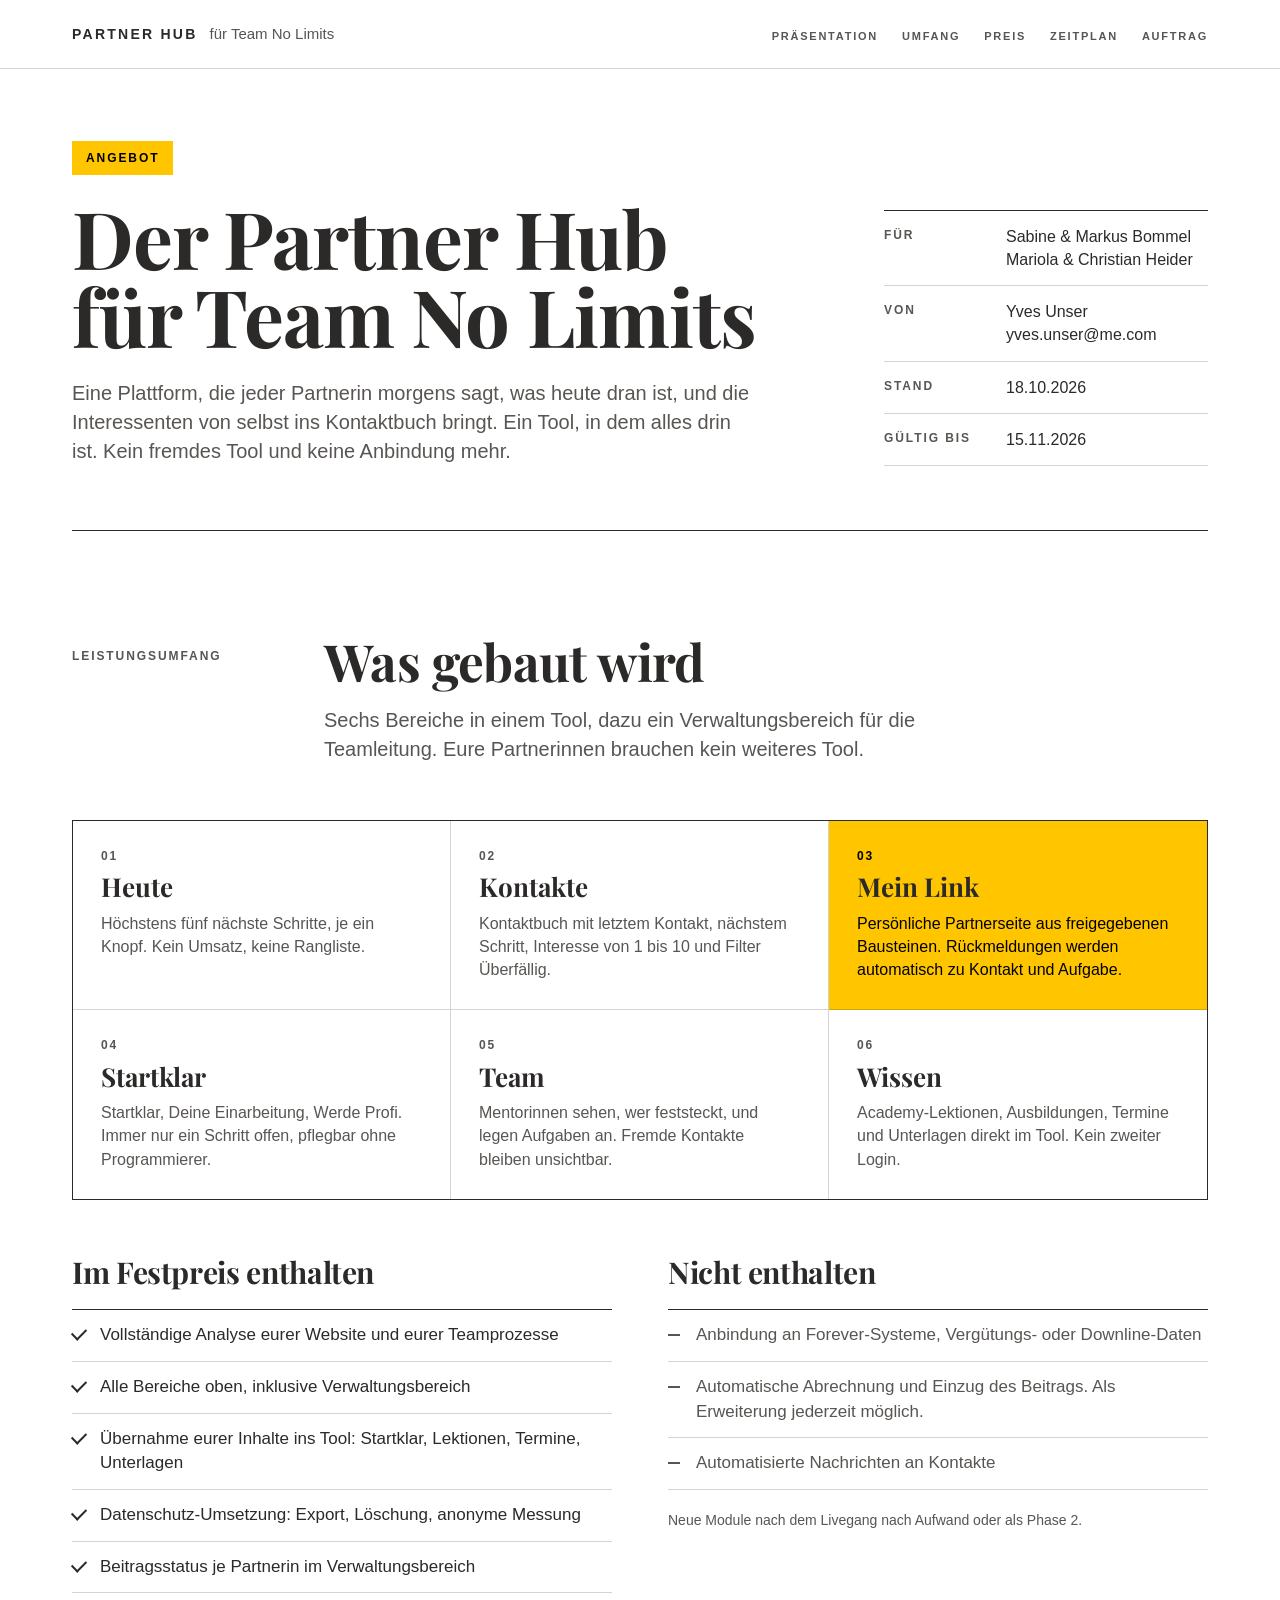
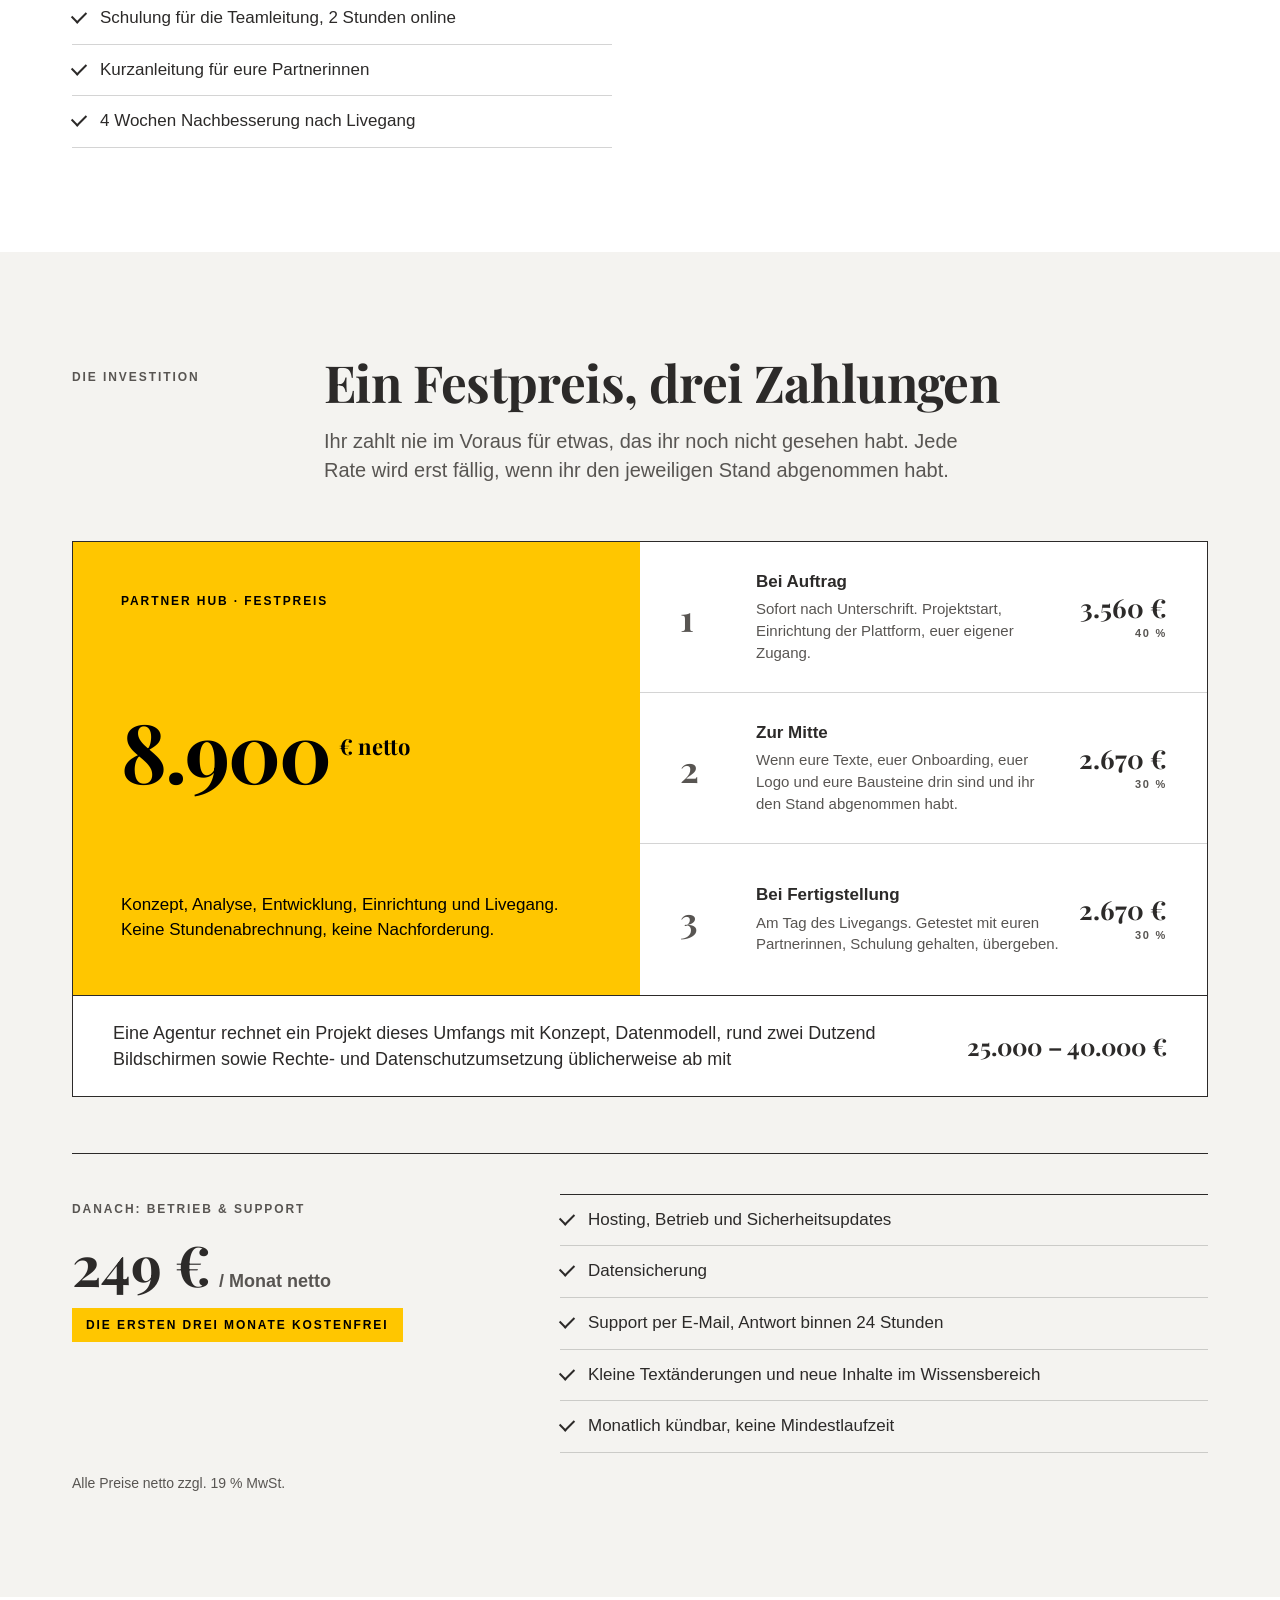
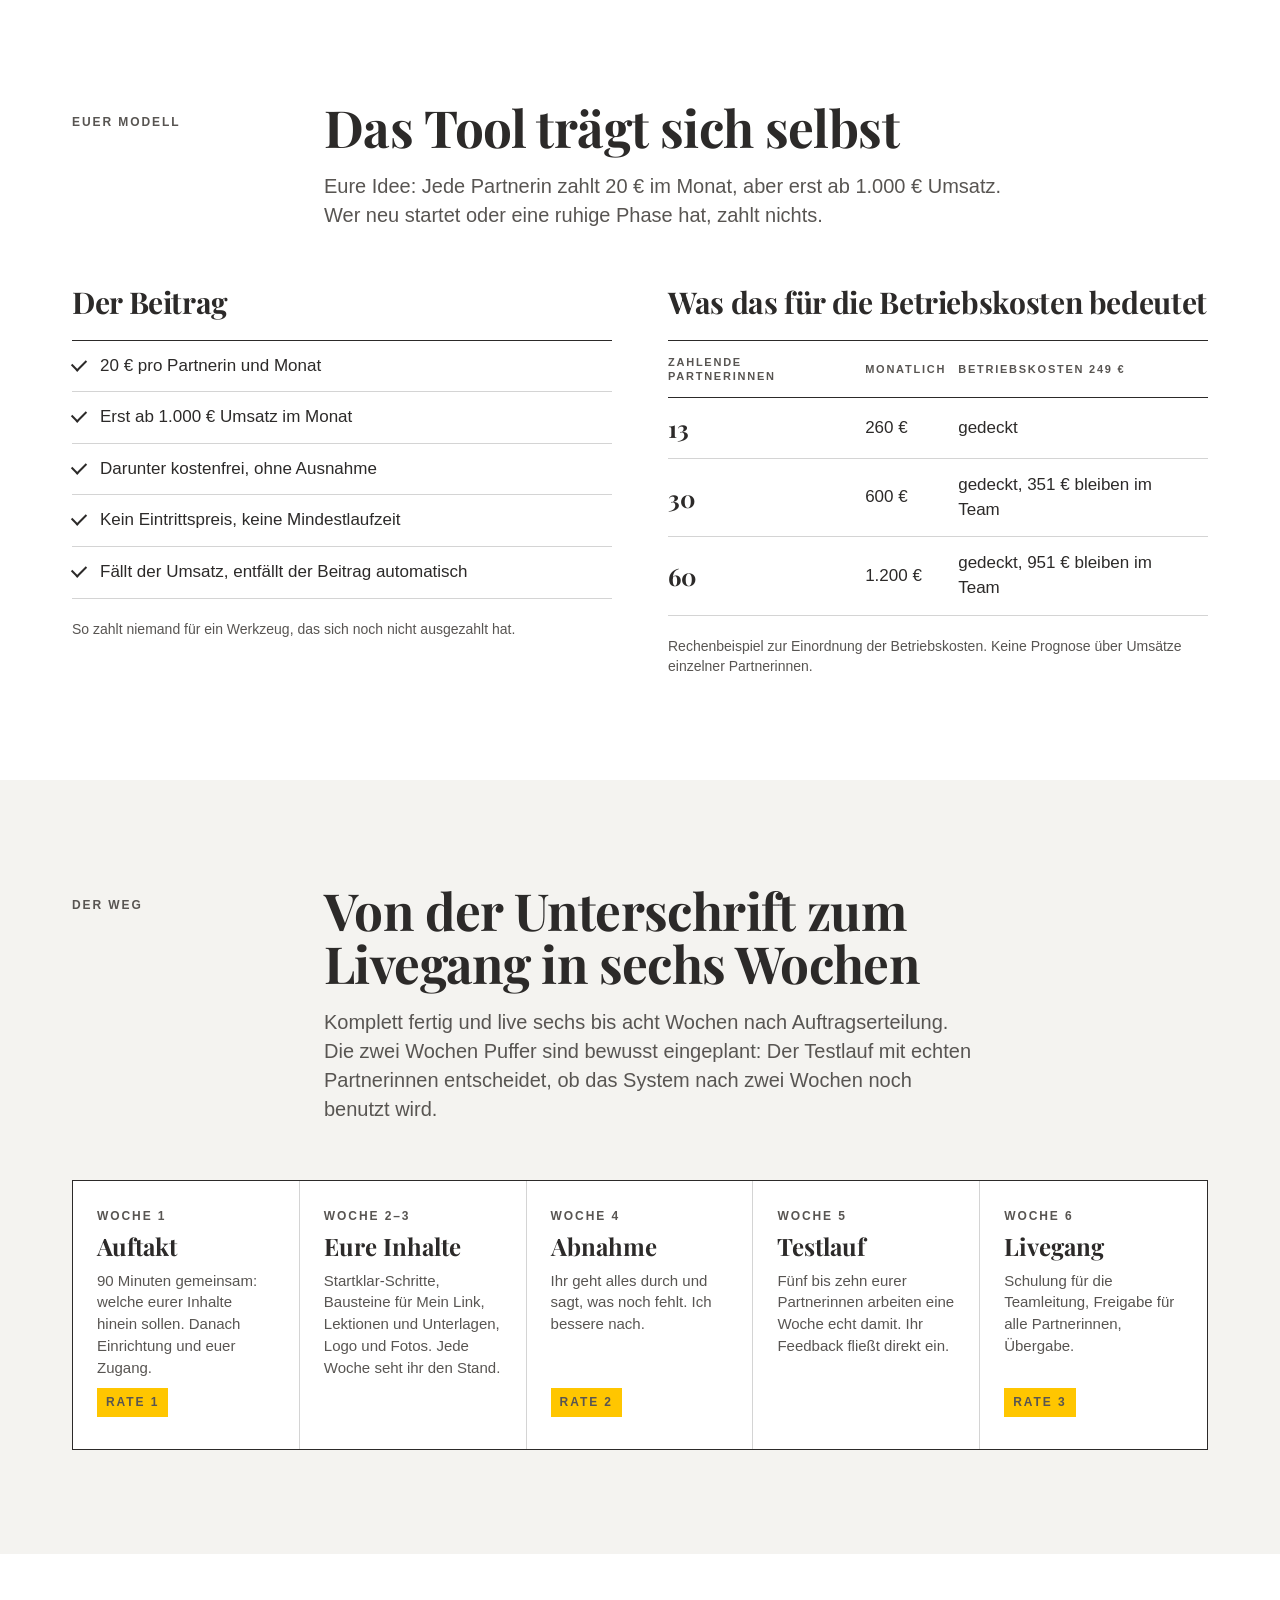
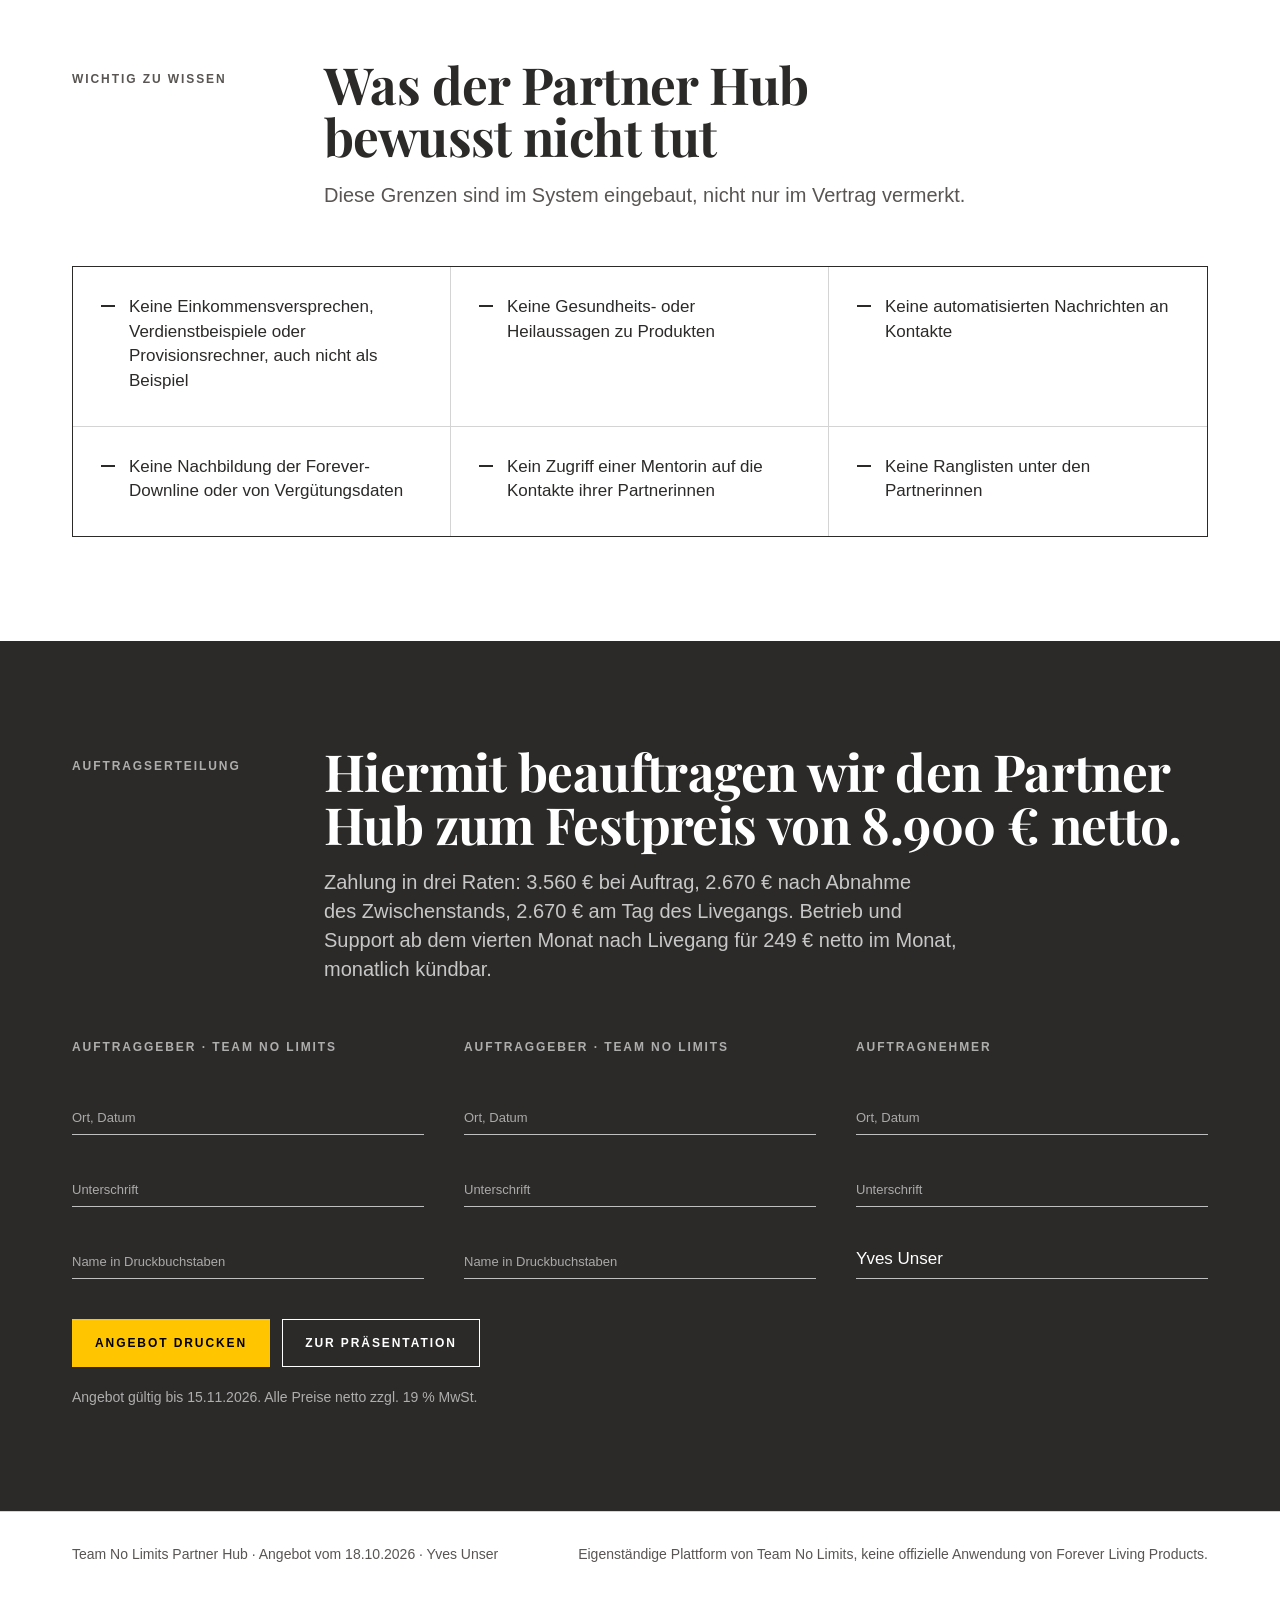
==== commit c3363963: "Pitch: ein Tool mit allem drin statt Ergaenzung zum WordPress Haltung, Aufbau, Wissensbereich und An" ====
--- a/pitch/angebot.html
+++ b/pitch/angebot.html
@@ -33,7 +33,7 @@
     <div>
       <span class="plate label">Angebot</span>
       <h1>Der Partner Hub für Team No Limits</h1>
-      <p class="lede">Eine Plattform, die jeder Partnerin morgens sagt, was heute dran ist, und die Interessenten von selbst ins Kontaktbuch bringt. Ergänzend zu eurem WordPress, nicht als Ersatz.</p>
+      <p class="lede">Eine Plattform, die jeder Partnerin morgens sagt, was heute dran ist, und die Interessenten von selbst ins Kontaktbuch bringt. Ein Tool, in dem alles drin ist. Kein fremdes Tool und keine Anbindung mehr.</p>
     </div>
     <dl class="meta">
       <div><dt class="label">Für</dt><dd>Sabine &amp; Markus Bommel<br>Mariola &amp; Christian Heider</dd></div>
@@ -51,7 +51,7 @@
       <span class="label">Leistungsumfang</span>
       <div>
         <h2>Was gebaut wird</h2>
-        <p class="lede">Fünf Bereiche für den Alltag eurer Partnerinnen und ein Hub, der auf alles Bestehende zeigt. Dazu ein Verwaltungsbereich für die Teamleitung.</p>
+        <p class="lede">Sechs Bereiche in einem Tool, dazu ein Verwaltungsbereich für die Teamleitung. Eure Partnerinnen brauchen kein weiteres Tool.</p>
       </div>
     </div>
     <div class="modules">
@@ -60,7 +60,7 @@
       <div class="core"><span class="k label">03</span><b>Mein Link</b><p>Persönliche Partnerseite aus freigegebenen Bausteinen. Rückmeldungen werden automatisch zu Kontakt und Aufgabe.</p></div>
       <div><span class="k label">04</span><b>Startklar</b><p>Startklar, Deine Einarbeitung, Werde Profi. Immer nur ein Schritt offen, pflegbar ohne Programmierer.</p></div>
       <div><span class="k label">05</span><b>Team</b><p>Mentorinnen sehen, wer feststeckt, und legen Aufgaben an. Fremde Kontakte bleiben unsichtbar.</p></div>
-      <div><span class="k label">06</span><b>Hub</b><p>Kacheln zu Academy, Kalender, Präsentationen, Shop und Telegram. Kein Nachbau.</p></div>
+      <div><span class="k label">06</span><b>Wissen</b><p>Academy-Lektionen, Ausbildungen, Termine und Unterlagen direkt im Tool. Kein zweiter Login.</p></div>
     </div>
 
     <div class="twocol">
@@ -69,7 +69,7 @@
         <ul class="checks">
           <li>Vollständige Analyse eurer Website und eurer Teamprozesse</li>
           <li>Alle Bereiche oben, inklusive Verwaltungsbereich</li>
-          <li>Eure Inhalte einpflegen und einrichten</li>
+          <li>Übernahme eurer Inhalte ins Tool: Startklar, Lektionen, Termine, Unterlagen</li>
           <li>Datenschutz-Umsetzung: Export, Löschung, anonyme Messung</li>
           <li>Beitragsstatus je Partnerin im Verwaltungsbereich</li>
           <li>Schulung für die Teamleitung, 2 Stunden online</li>
@@ -80,7 +80,6 @@
       <div>
         <h3>Nicht enthalten</h3>
         <ul class="checks no">
-          <li>Nachbau von Academy, Kalender, Ticketing oder Shop. Diese Bereiche werden verlinkt.</li>
           <li>Anbindung an Forever-Systeme, Vergütungs- oder Downline-Daten</li>
           <li>Automatische Abrechnung und Einzug des Beitrags. Als Erweiterung jederzeit möglich.</li>
           <li>Automatisierte Nachrichten an Kontakte</li>
@@ -125,7 +124,7 @@
         <li>Hosting, Betrieb und Sicherheitsupdates</li>
         <li>Datensicherung</li>
         <li>Support per E-Mail, Antwort binnen 24 Stunden</li>
-        <li>Kleine Textänderungen und neue Hub-Kacheln</li>
+        <li>Kleine Textänderungen und neue Inhalte im Wissensbereich</li>
         <li>Monatlich kündbar, keine Mindestlaufzeit</li>
       </ul>
     </div>
@@ -183,7 +182,7 @@
     </div>
     <ol class="timeline" style="background:var(--paper)">
       <li><span class="label">Woche 1</span><b>Auftakt</b><p>90 Minuten gemeinsam: welche eurer Inhalte hinein sollen. Danach Einrichtung und euer Zugang.</p><em class="label">Rate 1</em></li>
-      <li><span class="label">Woche 2–3</span><b>Eure Inhalte</b><p>Startklar-Schritte, Bausteine für Mein Link, Hub-Kacheln, Logo und Fotos. Jede Woche seht ihr den Stand.</p></li>
+      <li><span class="label">Woche 2–3</span><b>Eure Inhalte</b><p>Startklar-Schritte, Bausteine für Mein Link, Lektionen und Unterlagen, Logo und Fotos. Jede Woche seht ihr den Stand.</p></li>
       <li><span class="label">Woche 4</span><b>Abnahme</b><p>Ihr geht alles durch und sagt, was noch fehlt. Ich bessere nach.</p><em class="label">Rate 2</em></li>
       <li><span class="label">Woche 5</span><b>Testlauf</b><p>Fünf bis zehn eurer Partnerinnen arbeiten eine Woche echt damit. Ihr Feedback fließt direkt ein.</p></li>
       <li><span class="label">Woche 6</span><b>Livegang</b><p>Schulung für die Teamleitung, Freigabe für alle Partnerinnen, Übergabe.</p><em class="label">Rate 3</em></li>
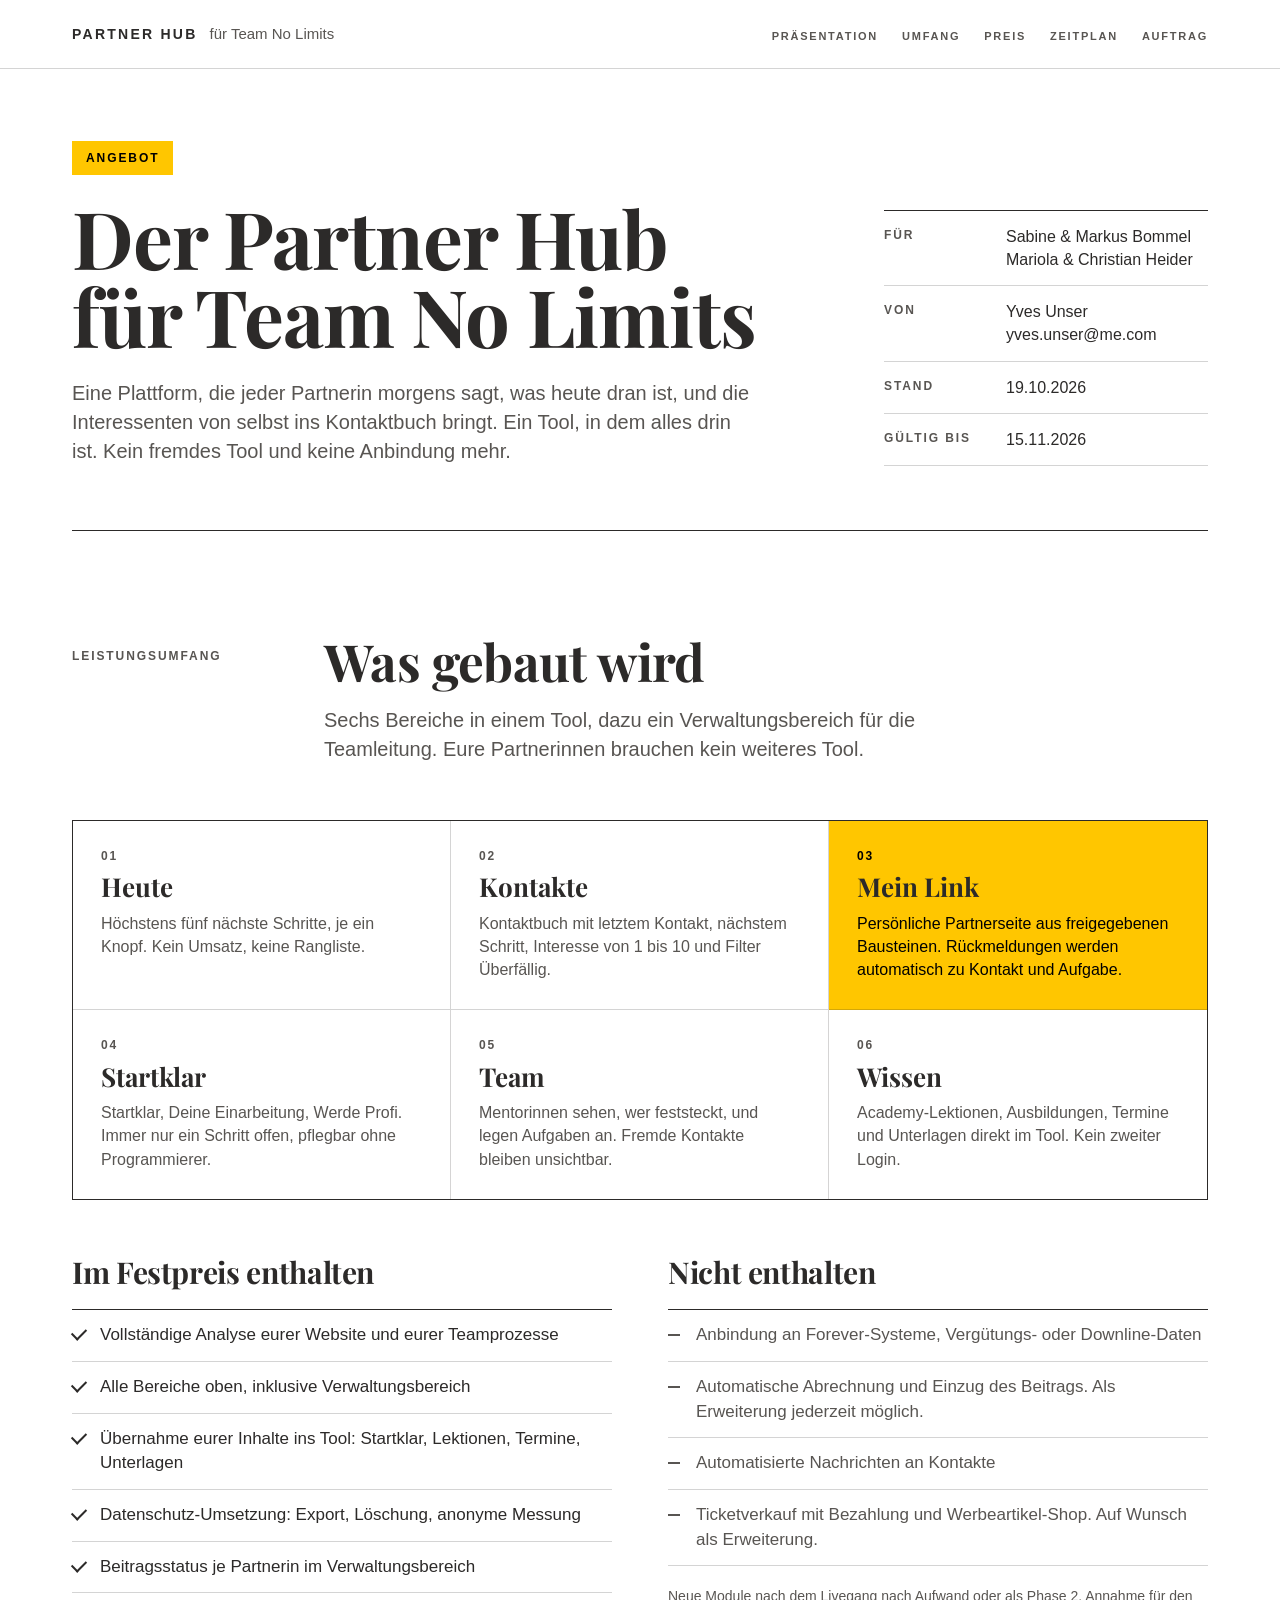
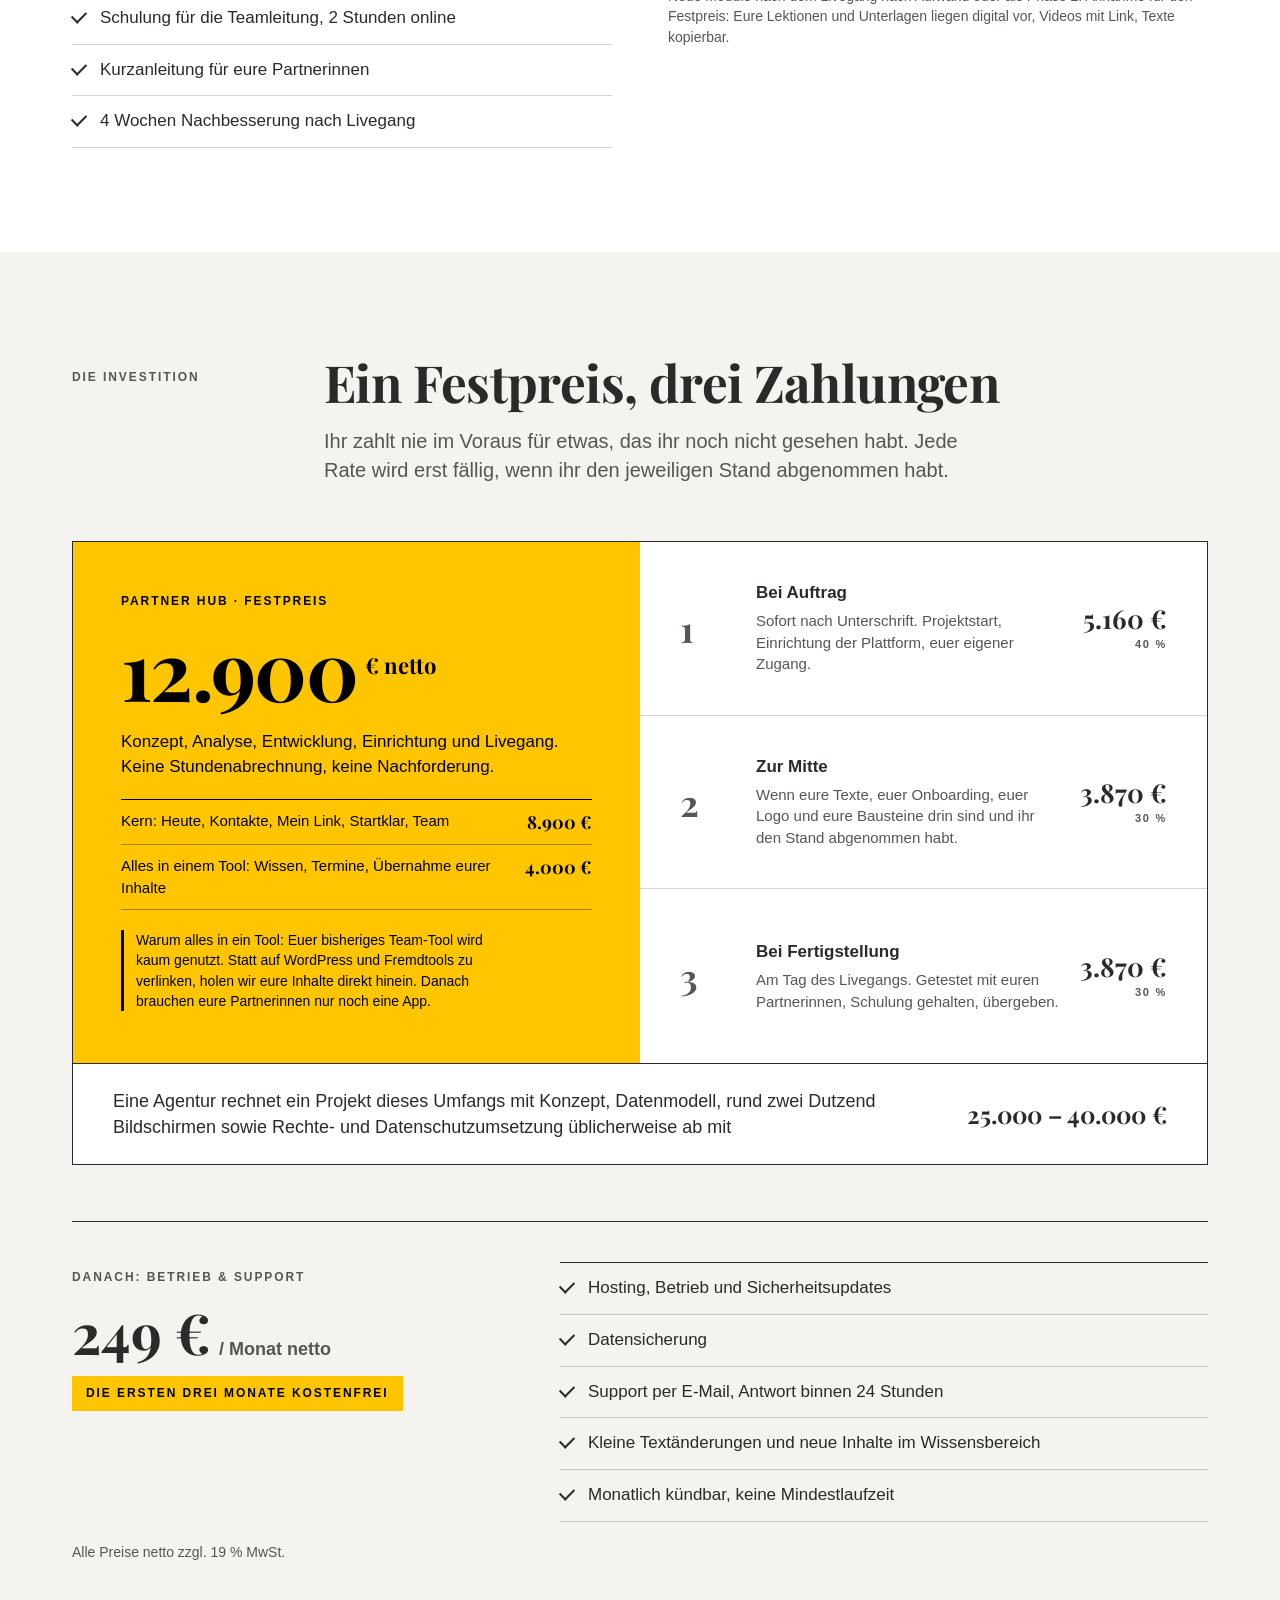
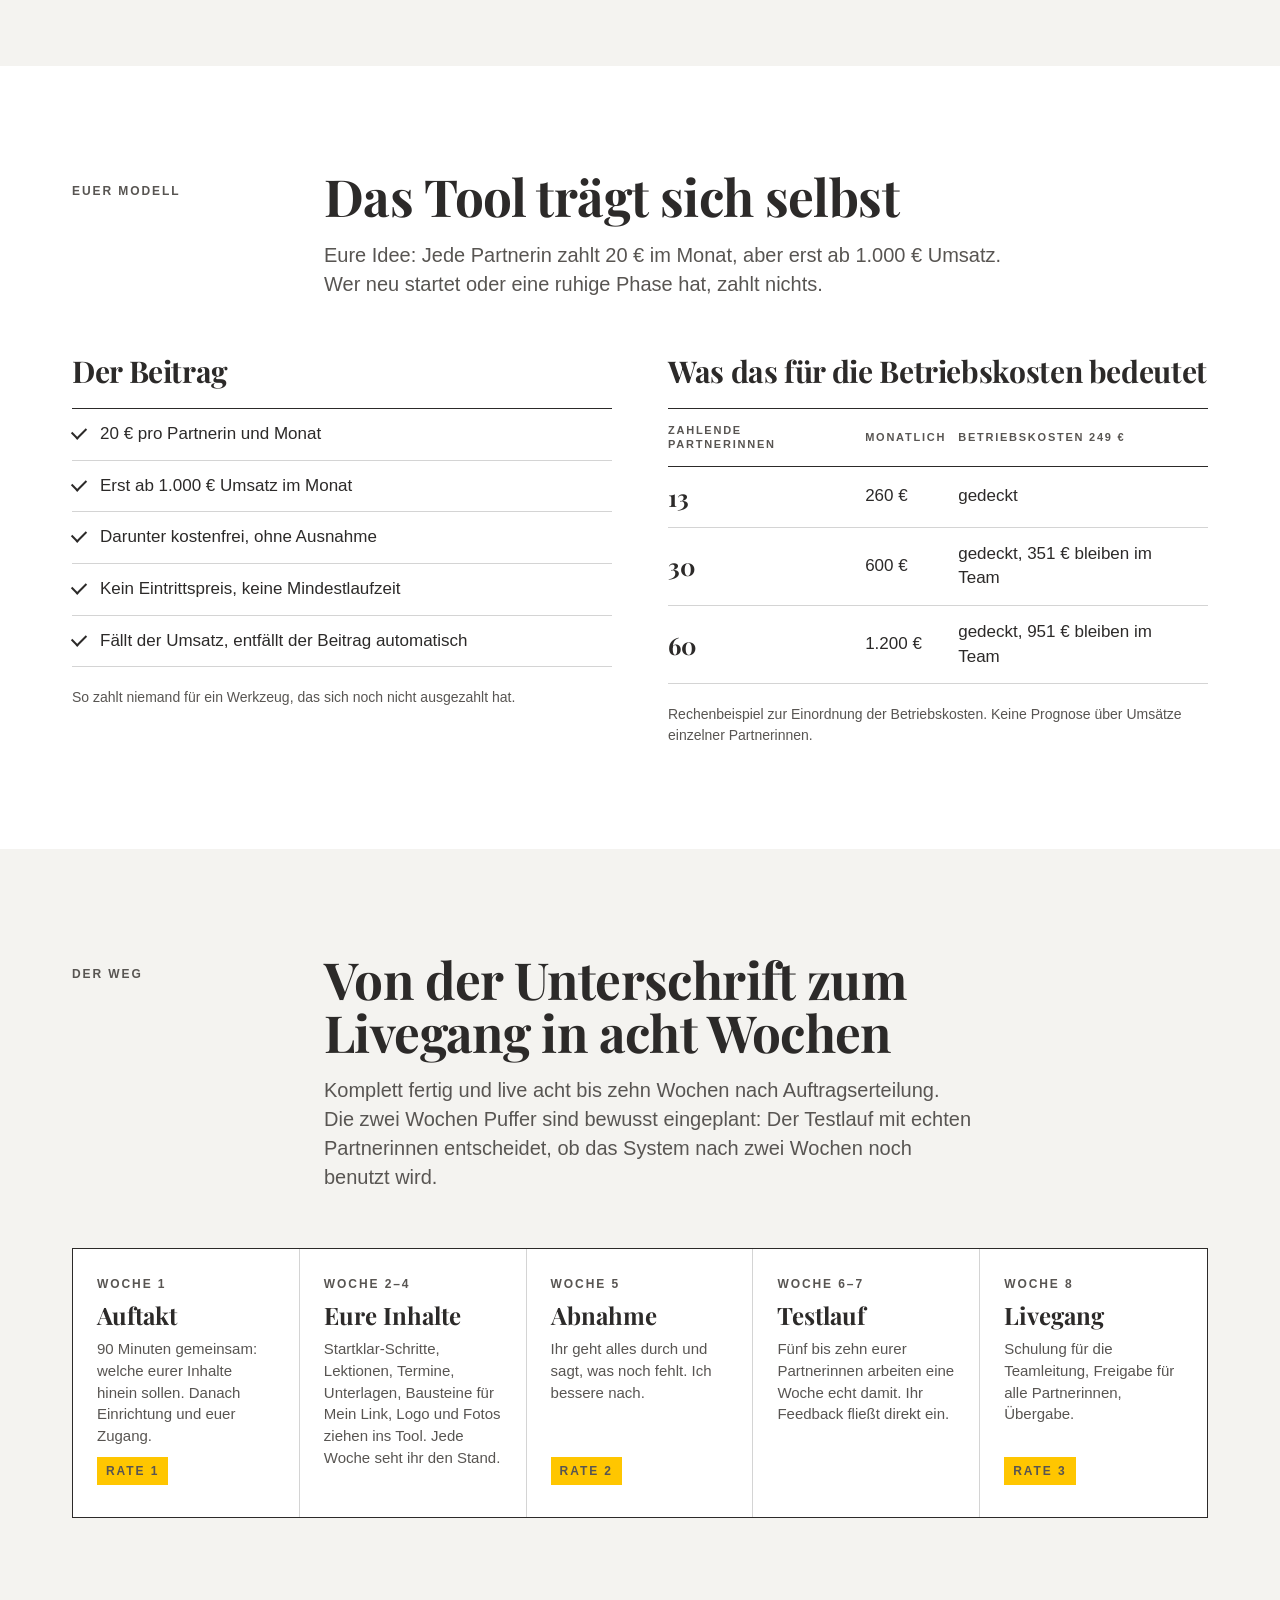
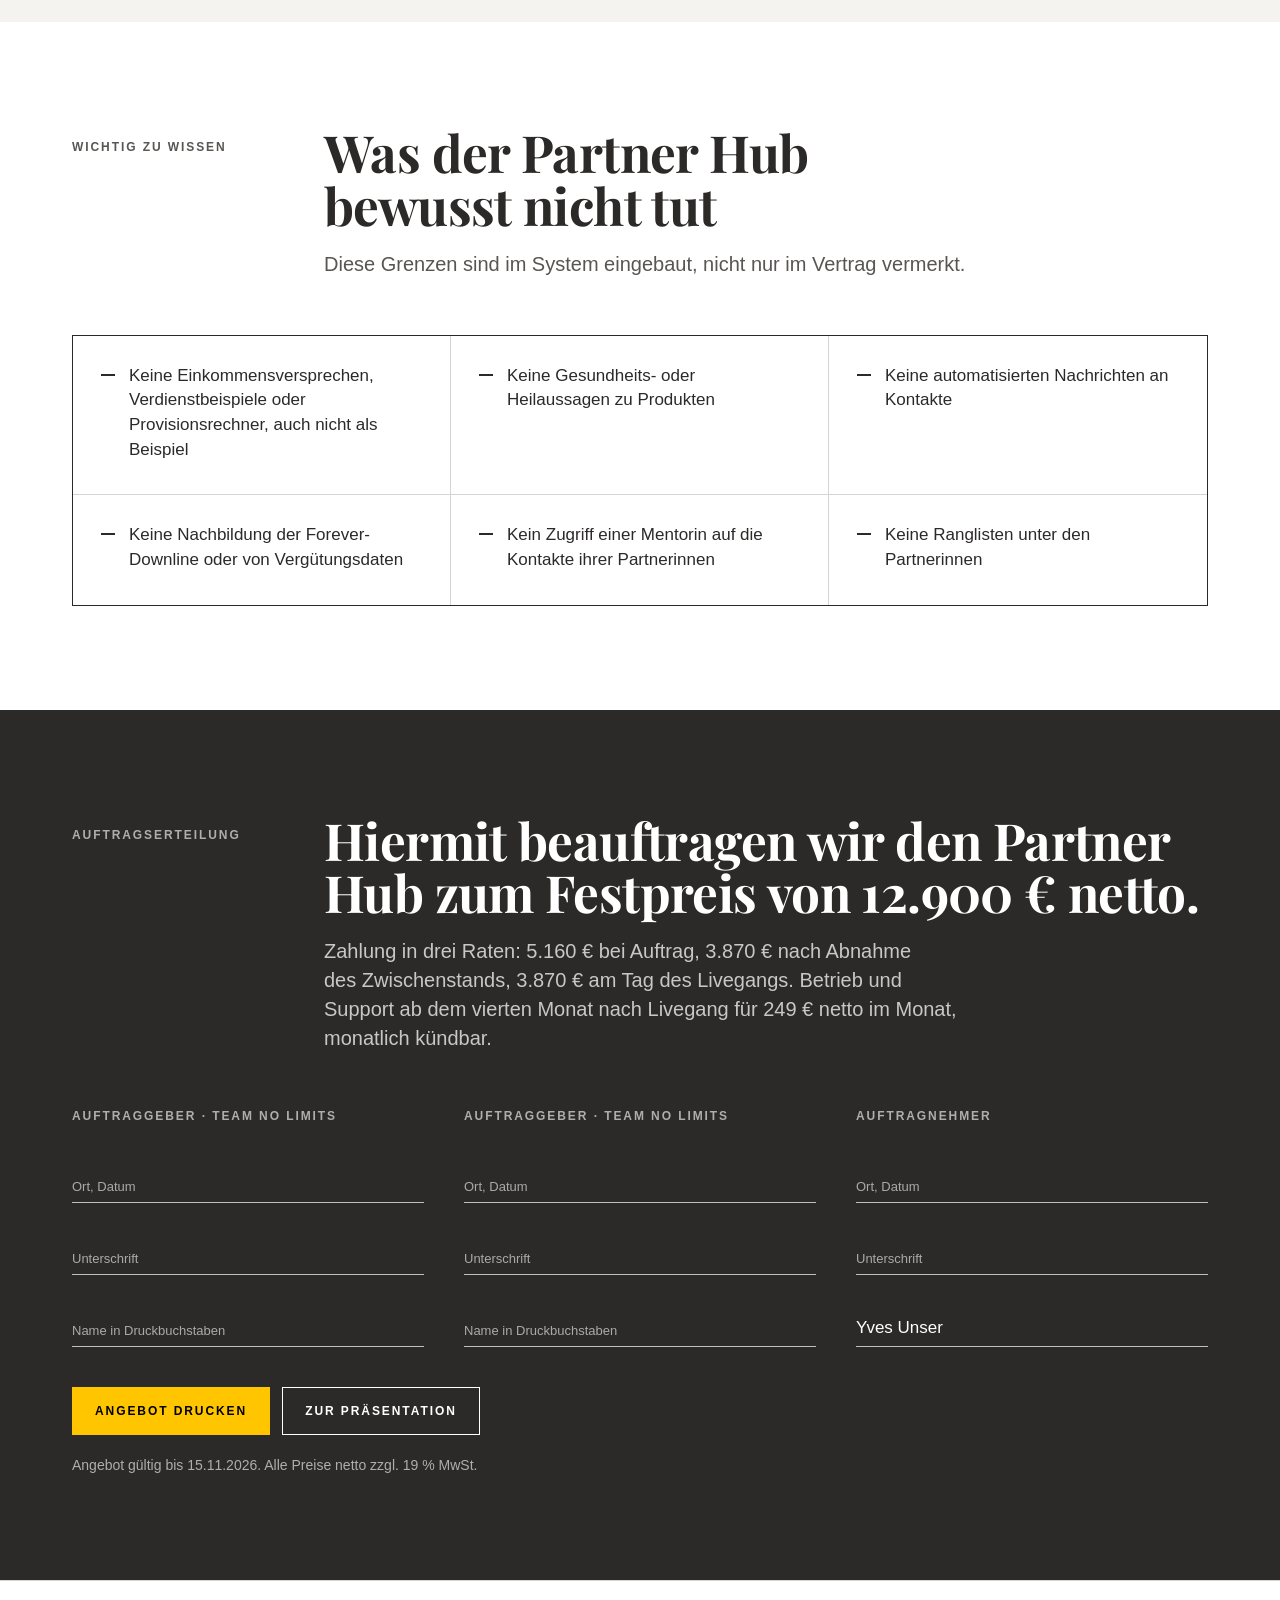
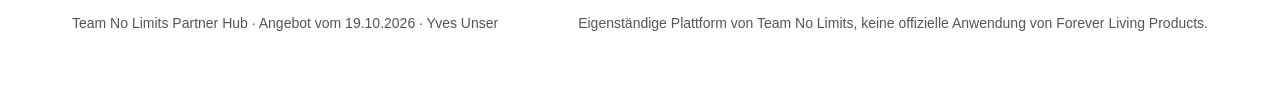
==== commit 3dc9bf0b: "Angebot: Festpreis 12.900 Euro, alles in einem Tool Aufteilung Kern 8.900 Euro und Alles in einem To" ====
--- a/pitch/angebot.html
+++ b/pitch/angebot.html
@@ -38,7 +38,7 @@
     <dl class="meta">
       <div><dt class="label">Für</dt><dd>Sabine &amp; Markus Bommel<br>Mariola &amp; Christian Heider</dd></div>
       <div><dt class="label">Von</dt><dd>Yves Unser<br>yves.unser@me.com</dd></div>
-      <div><dt class="label">Stand</dt><dd>18.10.2026</dd></div>
+      <div><dt class="label">Stand</dt><dd>19.10.2026</dd></div>
       <div><dt class="label">Gültig bis</dt><dd>15.11.2026</dd></div>
     </dl>
   </div>
@@ -83,8 +83,9 @@
           <li>Anbindung an Forever-Systeme, Vergütungs- oder Downline-Daten</li>
           <li>Automatische Abrechnung und Einzug des Beitrags. Als Erweiterung jederzeit möglich.</li>
           <li>Automatisierte Nachrichten an Kontakte</li>
+          <li>Ticketverkauf mit Bezahlung und Werbeartikel-Shop. Auf Wunsch als Erweiterung.</li>
         </ul>
-        <p class="fine">Neue Module nach dem Livegang nach Aufwand oder als Phase 2.</p>
+        <p class="fine">Neue Module nach dem Livegang nach Aufwand oder als Phase 2. Annahme für den Festpreis: Eure Lektionen und Unterlagen liegen digital vor, Videos mit Link, Texte kopierbar.</p>
       </div>
     </div>
   </div>
@@ -103,13 +104,18 @@
     <div class="price" style="background:var(--paper)">
       <div class="big">
         <span class="label">Partner Hub · Festpreis</span>
-        <div class="amount">8.900<small>€ netto</small></div>
+        <div class="amount">12.900<small>€ netto</small></div>
         <p>Konzept, Analyse, Entwicklung, Einrichtung und Livegang. Keine Stundenabrechnung, keine Nachforderung.</p>
+        <div class="parts">
+            <div><span>Kern: Heute, Kontakte, Mein Link, Startklar, Team</span><b>8.900 €</b></div>
+            <div><span>Alles in einem Tool: Wissen, Termine, Übernahme eurer Inhalte</span><b>4.000 €</b></div>
+          </div>
+        <p class="why">Warum alles in ein Tool: Euer bisheriges Team-Tool wird kaum genutzt. Statt auf WordPress und Fremdtools zu verlinken, holen wir eure Inhalte direkt hinein. Danach brauchen eure Partnerinnen nur noch eine App.</p>
       </div>
       <div class="rates">
-        <div class="rate"><span class="k">1</span><div class="w">Bei Auftrag<span>Sofort nach Unterschrift. Projektstart, Einrichtung der Plattform, euer eigener Zugang.</span></div><div class="v">3.560 €<small>40 %</small></div></div>
-        <div class="rate"><span class="k">2</span><div class="w">Zur Mitte<span>Wenn eure Texte, euer Onboarding, euer Logo und eure Bausteine drin sind und ihr den Stand abgenommen habt.</span></div><div class="v">2.670 €<small>30 %</small></div></div>
-        <div class="rate"><span class="k">3</span><div class="w">Bei Fertigstellung<span>Am Tag des Livegangs. Getestet mit euren Partnerinnen, Schulung gehalten, übergeben.</span></div><div class="v">2.670 €<small>30 %</small></div></div>
+        <div class="rate"><span class="k">1</span><div class="w">Bei Auftrag<span>Sofort nach Unterschrift. Projektstart, Einrichtung der Plattform, euer eigener Zugang.</span></div><div class="v">5.160 €<small>40 %</small></div></div>
+        <div class="rate"><span class="k">2</span><div class="w">Zur Mitte<span>Wenn eure Texte, euer Onboarding, euer Logo und eure Bausteine drin sind und ihr den Stand abgenommen habt.</span></div><div class="v">3.870 €<small>30 %</small></div></div>
+        <div class="rate"><span class="k">3</span><div class="w">Bei Fertigstellung<span>Am Tag des Livegangs. Getestet mit euren Partnerinnen, Schulung gehalten, übergeben.</span></div><div class="v">3.870 €<small>30 %</small></div></div>
       </div>
     </div>
     <div class="compare" style="background:var(--paper)"><span>Eine Agentur rechnet ein Projekt dieses Umfangs mit Konzept, Datenmodell, rund zwei Dutzend Bildschirmen sowie Rechte- und Datenschutzumsetzung üblicherweise ab mit</span><b>25.000 – 40.000 €</b></div>
@@ -176,16 +182,16 @@
     <div class="sechead">
       <span class="label">Der Weg</span>
       <div>
-        <h2>Von der Unterschrift zum Livegang in sechs Wochen</h2>
-        <p class="lede">Komplett fertig und live sechs bis acht Wochen nach Auftragserteilung. Die zwei Wochen Puffer sind bewusst eingeplant: Der Testlauf mit echten Partnerinnen entscheidet, ob das System nach zwei Wochen noch benutzt wird.</p>
+        <h2>Von der Unterschrift zum Livegang in acht Wochen</h2>
+        <p class="lede">Komplett fertig und live acht bis zehn Wochen nach Auftragserteilung. Die zwei Wochen Puffer sind bewusst eingeplant: Der Testlauf mit echten Partnerinnen entscheidet, ob das System nach zwei Wochen noch benutzt wird.</p>
       </div>
     </div>
     <ol class="timeline" style="background:var(--paper)">
       <li><span class="label">Woche 1</span><b>Auftakt</b><p>90 Minuten gemeinsam: welche eurer Inhalte hinein sollen. Danach Einrichtung und euer Zugang.</p><em class="label">Rate 1</em></li>
-      <li><span class="label">Woche 2–3</span><b>Eure Inhalte</b><p>Startklar-Schritte, Bausteine für Mein Link, Lektionen und Unterlagen, Logo und Fotos. Jede Woche seht ihr den Stand.</p></li>
-      <li><span class="label">Woche 4</span><b>Abnahme</b><p>Ihr geht alles durch und sagt, was noch fehlt. Ich bessere nach.</p><em class="label">Rate 2</em></li>
-      <li><span class="label">Woche 5</span><b>Testlauf</b><p>Fünf bis zehn eurer Partnerinnen arbeiten eine Woche echt damit. Ihr Feedback fließt direkt ein.</p></li>
-      <li><span class="label">Woche 6</span><b>Livegang</b><p>Schulung für die Teamleitung, Freigabe für alle Partnerinnen, Übergabe.</p><em class="label">Rate 3</em></li>
+      <li><span class="label">Woche 2–4</span><b>Eure Inhalte</b><p>Startklar-Schritte, Lektionen, Termine, Unterlagen, Bausteine für Mein Link, Logo und Fotos ziehen ins Tool. Jede Woche seht ihr den Stand.</p></li>
+      <li><span class="label">Woche 5</span><b>Abnahme</b><p>Ihr geht alles durch und sagt, was noch fehlt. Ich bessere nach.</p><em class="label">Rate 2</em></li>
+      <li><span class="label">Woche 6–7</span><b>Testlauf</b><p>Fünf bis zehn eurer Partnerinnen arbeiten eine Woche echt damit. Ihr Feedback fließt direkt ein.</p></li>
+      <li><span class="label">Woche 8</span><b>Livegang</b><p>Schulung für die Teamleitung, Freigabe für alle Partnerinnen, Übergabe.</p><em class="label">Rate 3</em></li>
     </ol>
   </div>
 </section>
@@ -217,8 +223,8 @@
     <div class="sechead">
       <span class="label">Auftragserteilung</span>
       <div>
-        <h2>Hiermit beauftragen wir den Partner Hub zum Festpreis von 8.900 € netto.</h2>
-        <p class="lede">Zahlung in drei Raten: 3.560 € bei Auftrag, 2.670 € nach Abnahme des Zwischenstands, 2.670 € am Tag des Livegangs. Betrieb und Support ab dem vierten Monat nach Livegang für 249 € netto im Monat, monatlich kündbar.</p>
+        <h2>Hiermit beauftragen wir den Partner Hub zum Festpreis von 12.900 € netto.</h2>
+        <p class="lede">Zahlung in drei Raten: 5.160 € bei Auftrag, 3.870 € nach Abnahme des Zwischenstands, 3.870 € am Tag des Livegangs. Betrieb und Support ab dem vierten Monat nach Livegang für 249 € netto im Monat, monatlich kündbar.</p>
       </div>
     </div>
     <div class="sign">
@@ -253,7 +259,7 @@
 
 <footer class="site">
   <div class="wrap">
-    <span>Team No Limits Partner Hub · Angebot vom 18.10.2026 · Yves Unser</span>
+    <span>Team No Limits Partner Hub · Angebot vom 19.10.2026 · Yves Unser</span>
     <span>Eigenständige Plattform von Team No Limits, keine offizielle Anwendung von Forever Living Products.</span>
   </div>
 </footer>
--- a/pitch/assets/pitch.css
+++ b/pitch/assets/pitch.css
@@ -656,3 +656,9 @@
   .how-stick{position:static}
   .how .how-screen[data-i="4"]{opacity:1;transform:none}
 }
+
+/* Preisaufteilung im gelben Feld */
+.parts{border-top:1px solid var(--black)}
+.parts div{display:flex;justify-content:space-between;gap:16px;padding:10px 0;border-bottom:1px solid rgba(0,0,0,.35);font-size:15px}
+.parts b{font:700 18px var(--serif);white-space:nowrap}
+.price .big p.why{font-size:14px;border-left:3px solid var(--black);padding-left:12px}
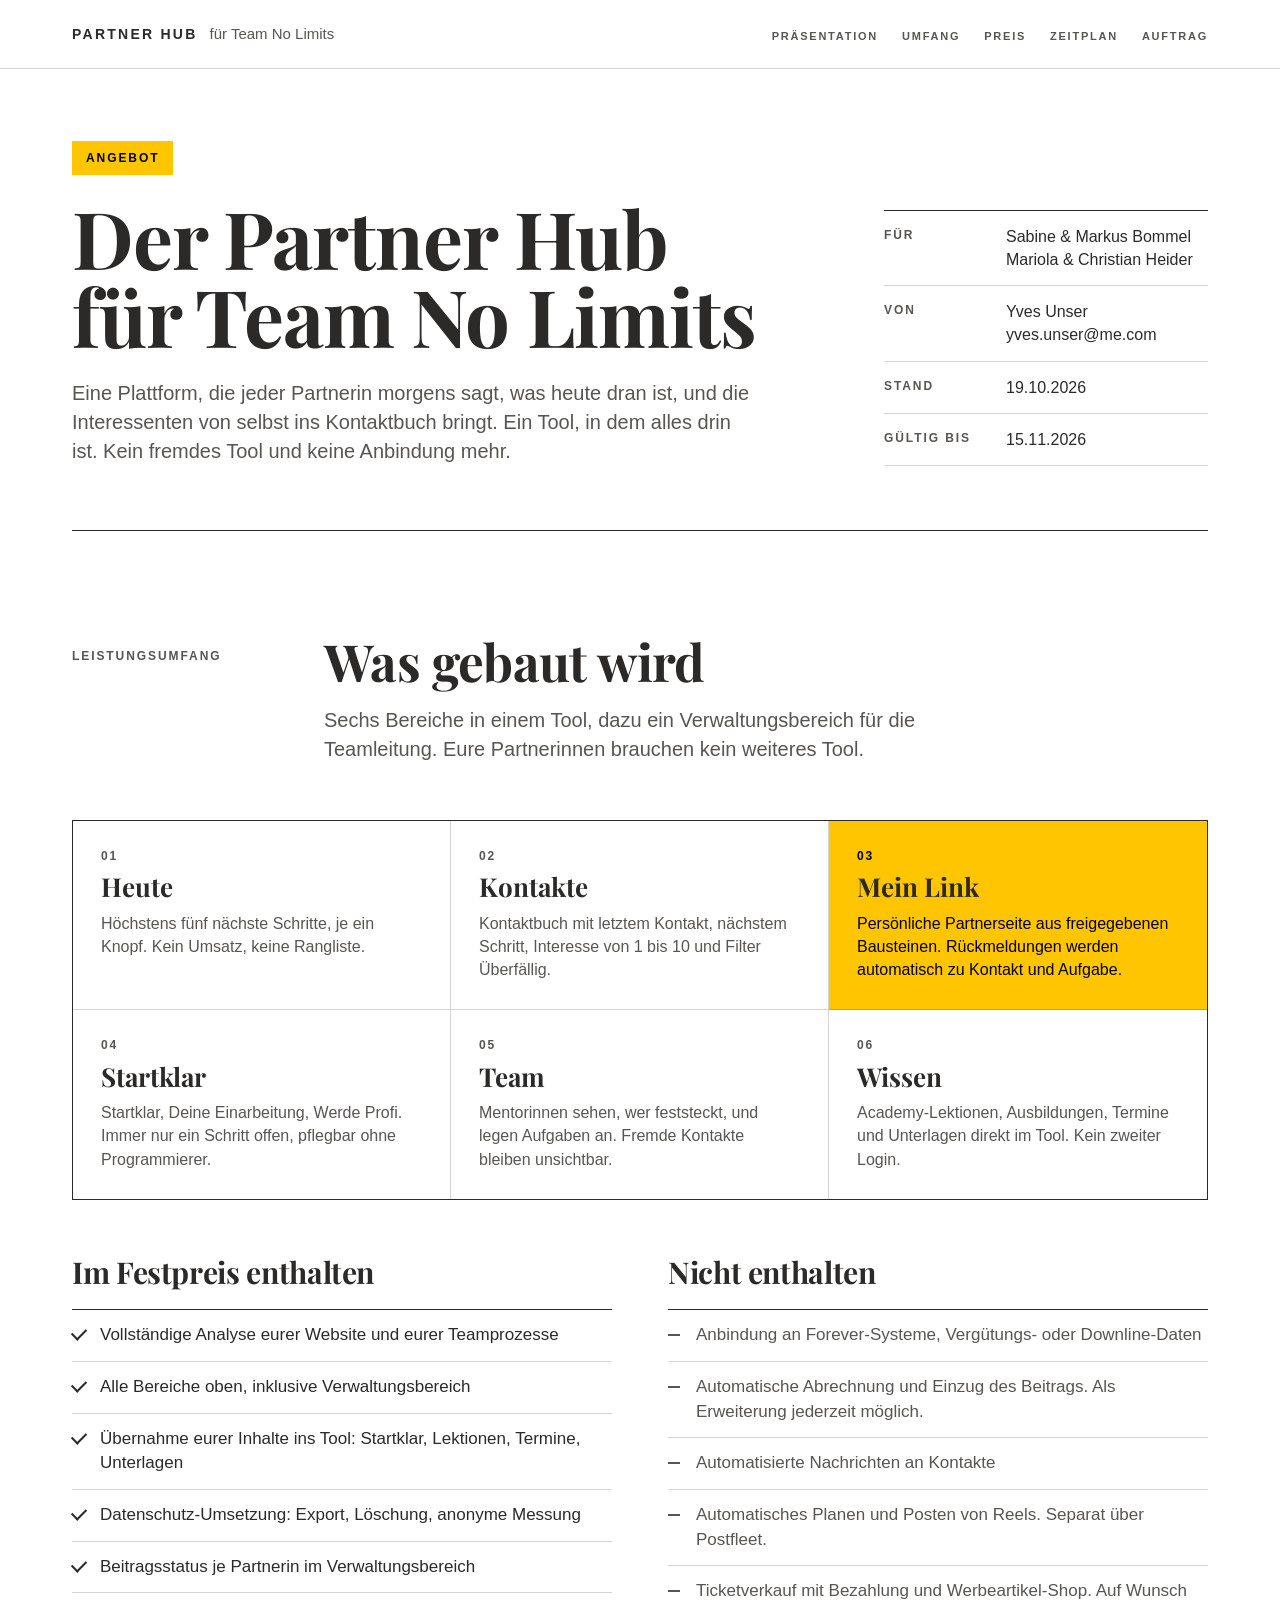
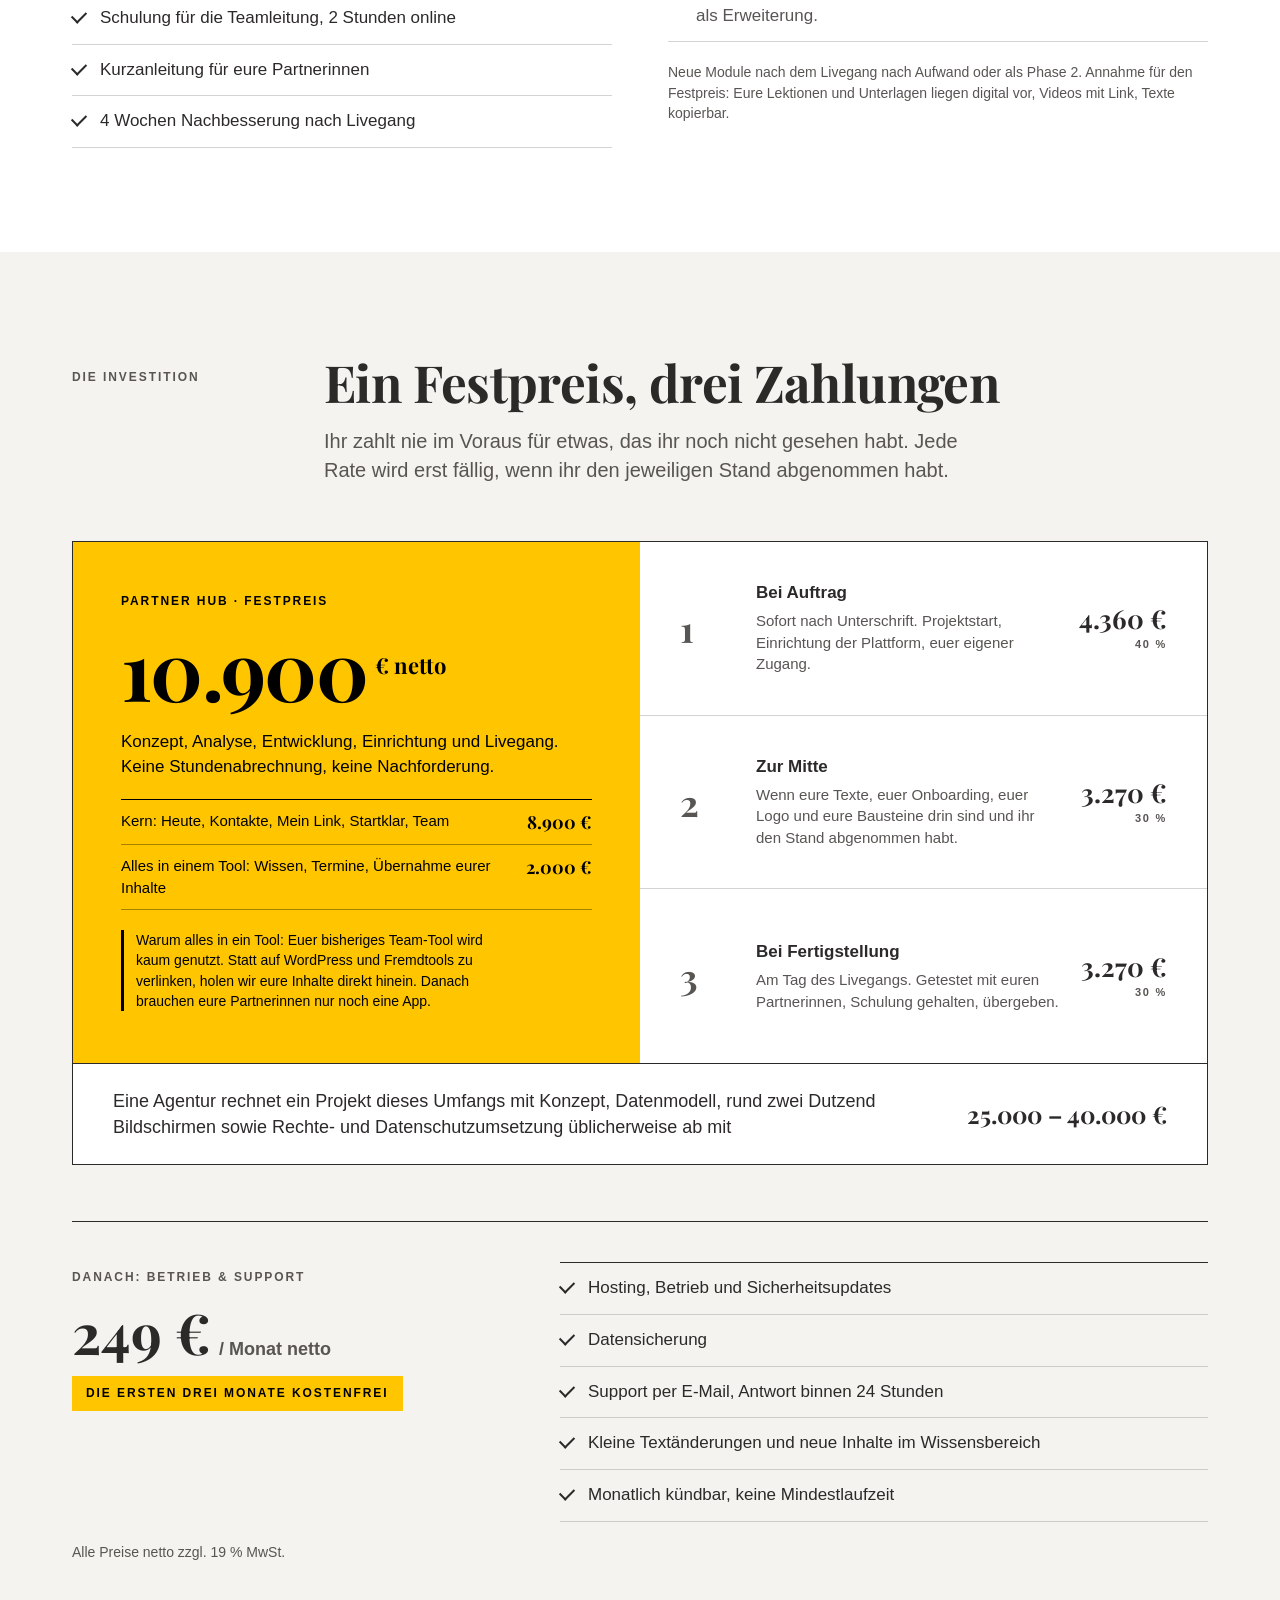
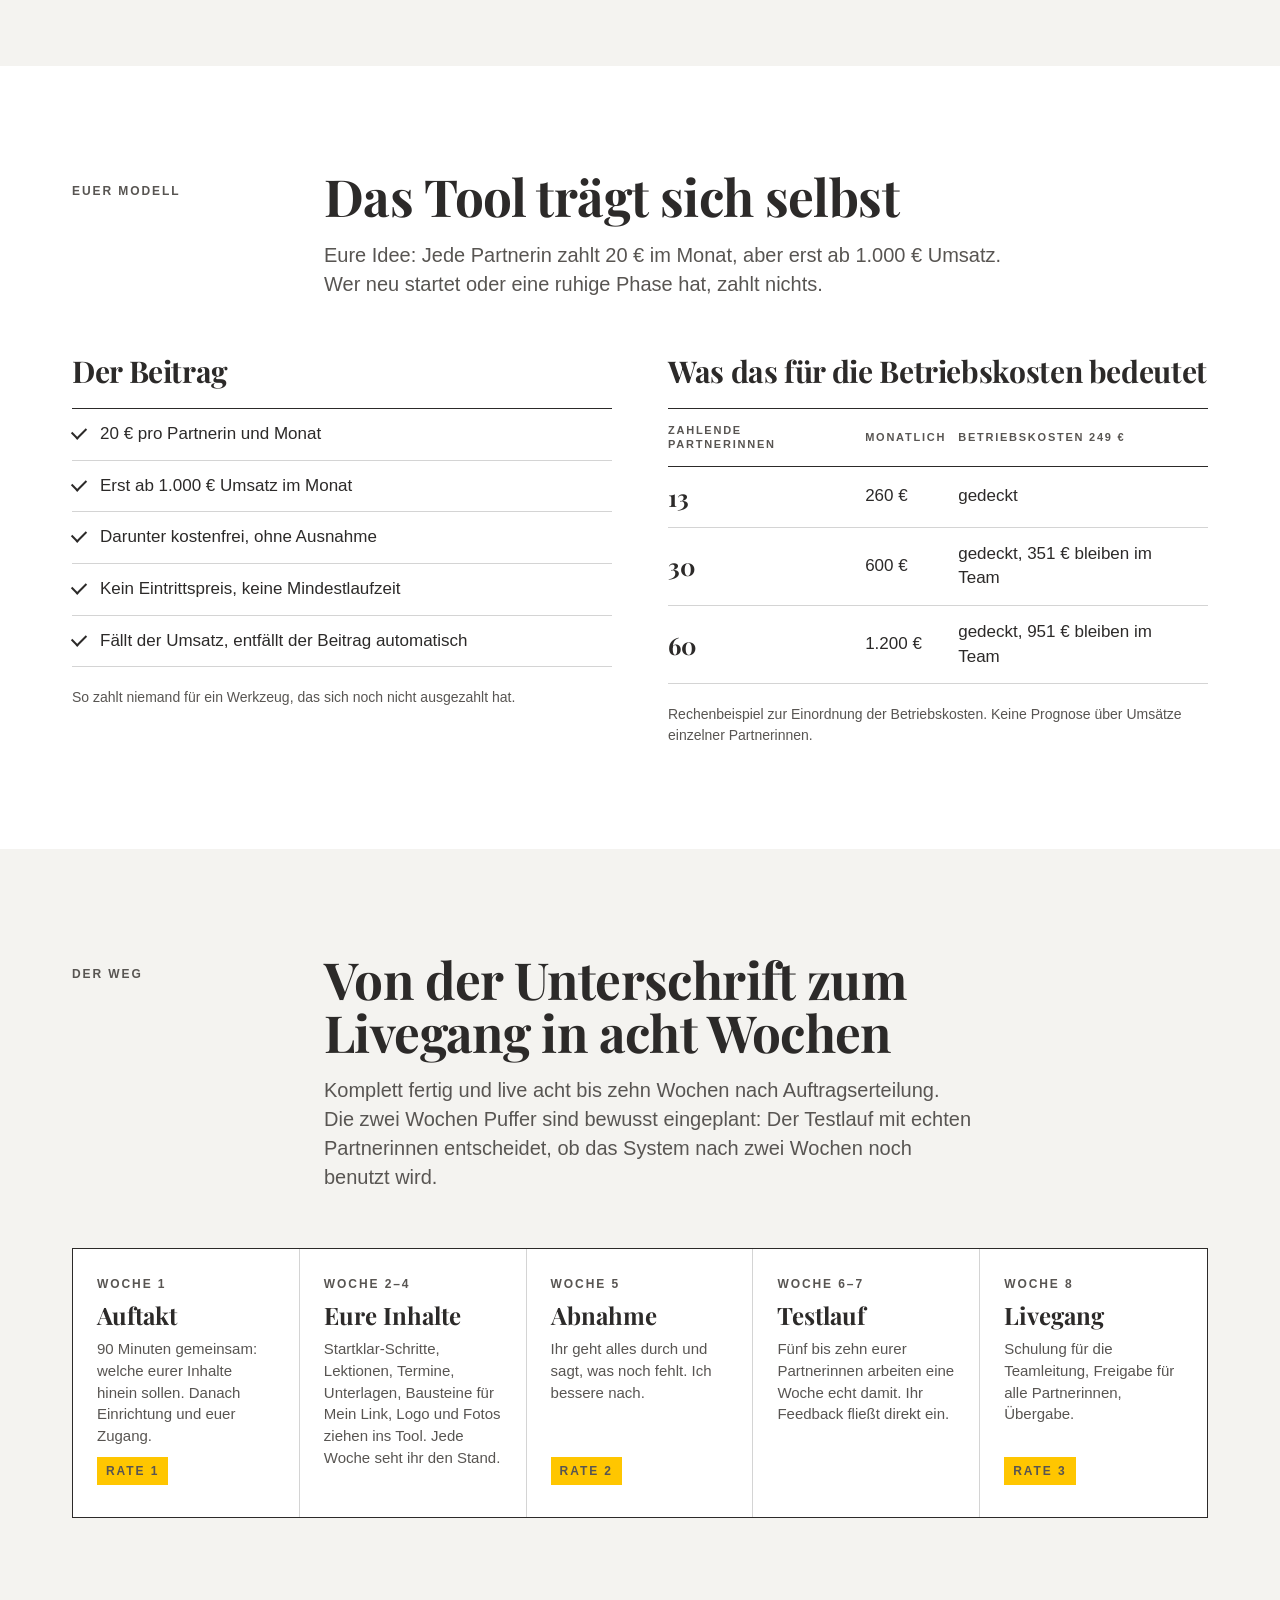
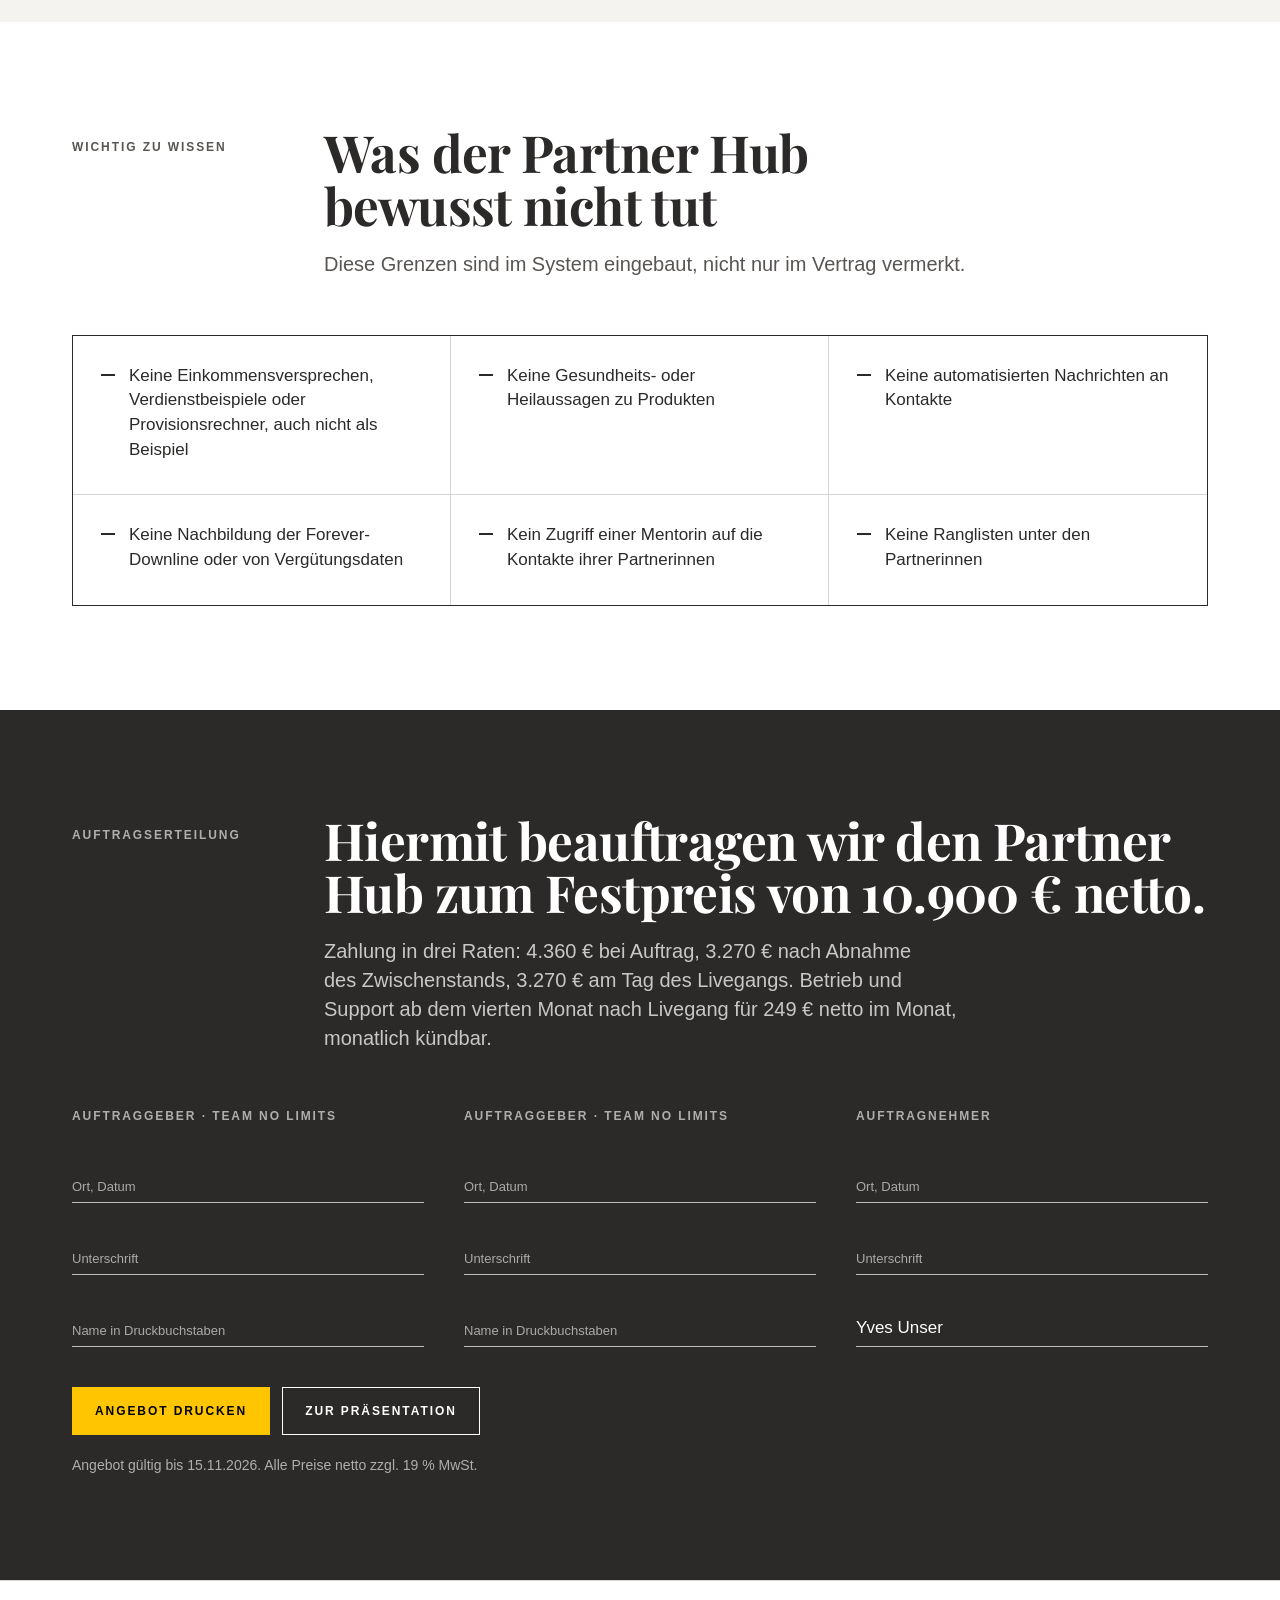
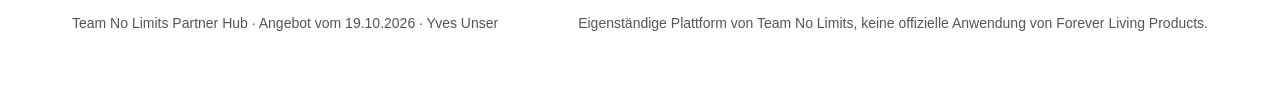
==== commit 60012db5: "Angebot: Festpreis 10.900 Euro, Reels-Posting separat ueber Postfleet Co-Authored-By: Claude Opus 5." ====
--- a/pitch/angebot.html
+++ b/pitch/angebot.html
@@ -83,6 +83,7 @@
           <li>Anbindung an Forever-Systeme, Vergütungs- oder Downline-Daten</li>
           <li>Automatische Abrechnung und Einzug des Beitrags. Als Erweiterung jederzeit möglich.</li>
           <li>Automatisierte Nachrichten an Kontakte</li>
+          <li>Automatisches Planen und Posten von Reels. Separat über Postfleet.</li>
           <li>Ticketverkauf mit Bezahlung und Werbeartikel-Shop. Auf Wunsch als Erweiterung.</li>
         </ul>
         <p class="fine">Neue Module nach dem Livegang nach Aufwand oder als Phase 2. Annahme für den Festpreis: Eure Lektionen und Unterlagen liegen digital vor, Videos mit Link, Texte kopierbar.</p>
@@ -104,18 +105,18 @@
     <div class="price" style="background:var(--paper)">
       <div class="big">
         <span class="label">Partner Hub · Festpreis</span>
-        <div class="amount">12.900<small>€ netto</small></div>
+        <div class="amount">10.900<small>€ netto</small></div>
         <p>Konzept, Analyse, Entwicklung, Einrichtung und Livegang. Keine Stundenabrechnung, keine Nachforderung.</p>
         <div class="parts">
             <div><span>Kern: Heute, Kontakte, Mein Link, Startklar, Team</span><b>8.900 €</b></div>
-            <div><span>Alles in einem Tool: Wissen, Termine, Übernahme eurer Inhalte</span><b>4.000 €</b></div>
+            <div><span>Alles in einem Tool: Wissen, Termine, Übernahme eurer Inhalte</span><b>2.000 €</b></div>
           </div>
         <p class="why">Warum alles in ein Tool: Euer bisheriges Team-Tool wird kaum genutzt. Statt auf WordPress und Fremdtools zu verlinken, holen wir eure Inhalte direkt hinein. Danach brauchen eure Partnerinnen nur noch eine App.</p>
       </div>
       <div class="rates">
-        <div class="rate"><span class="k">1</span><div class="w">Bei Auftrag<span>Sofort nach Unterschrift. Projektstart, Einrichtung der Plattform, euer eigener Zugang.</span></div><div class="v">5.160 €<small>40 %</small></div></div>
-        <div class="rate"><span class="k">2</span><div class="w">Zur Mitte<span>Wenn eure Texte, euer Onboarding, euer Logo und eure Bausteine drin sind und ihr den Stand abgenommen habt.</span></div><div class="v">3.870 €<small>30 %</small></div></div>
-        <div class="rate"><span class="k">3</span><div class="w">Bei Fertigstellung<span>Am Tag des Livegangs. Getestet mit euren Partnerinnen, Schulung gehalten, übergeben.</span></div><div class="v">3.870 €<small>30 %</small></div></div>
+        <div class="rate"><span class="k">1</span><div class="w">Bei Auftrag<span>Sofort nach Unterschrift. Projektstart, Einrichtung der Plattform, euer eigener Zugang.</span></div><div class="v">4.360 €<small>40 %</small></div></div>
+        <div class="rate"><span class="k">2</span><div class="w">Zur Mitte<span>Wenn eure Texte, euer Onboarding, euer Logo und eure Bausteine drin sind und ihr den Stand abgenommen habt.</span></div><div class="v">3.270 €<small>30 %</small></div></div>
+        <div class="rate"><span class="k">3</span><div class="w">Bei Fertigstellung<span>Am Tag des Livegangs. Getestet mit euren Partnerinnen, Schulung gehalten, übergeben.</span></div><div class="v">3.270 €<small>30 %</small></div></div>
       </div>
     </div>
     <div class="compare" style="background:var(--paper)"><span>Eine Agentur rechnet ein Projekt dieses Umfangs mit Konzept, Datenmodell, rund zwei Dutzend Bildschirmen sowie Rechte- und Datenschutzumsetzung üblicherweise ab mit</span><b>25.000 – 40.000 €</b></div>
@@ -223,8 +224,8 @@
     <div class="sechead">
       <span class="label">Auftragserteilung</span>
       <div>
-        <h2>Hiermit beauftragen wir den Partner Hub zum Festpreis von 12.900 € netto.</h2>
-        <p class="lede">Zahlung in drei Raten: 5.160 € bei Auftrag, 3.870 € nach Abnahme des Zwischenstands, 3.870 € am Tag des Livegangs. Betrieb und Support ab dem vierten Monat nach Livegang für 249 € netto im Monat, monatlich kündbar.</p>
+        <h2>Hiermit beauftragen wir den Partner Hub zum Festpreis von 10.900 € netto.</h2>
+        <p class="lede">Zahlung in drei Raten: 4.360 € bei Auftrag, 3.270 € nach Abnahme des Zwischenstands, 3.270 € am Tag des Livegangs. Betrieb und Support ab dem vierten Monat nach Livegang für 249 € netto im Monat, monatlich kündbar.</p>
       </div>
     </div>
     <div class="sign">
